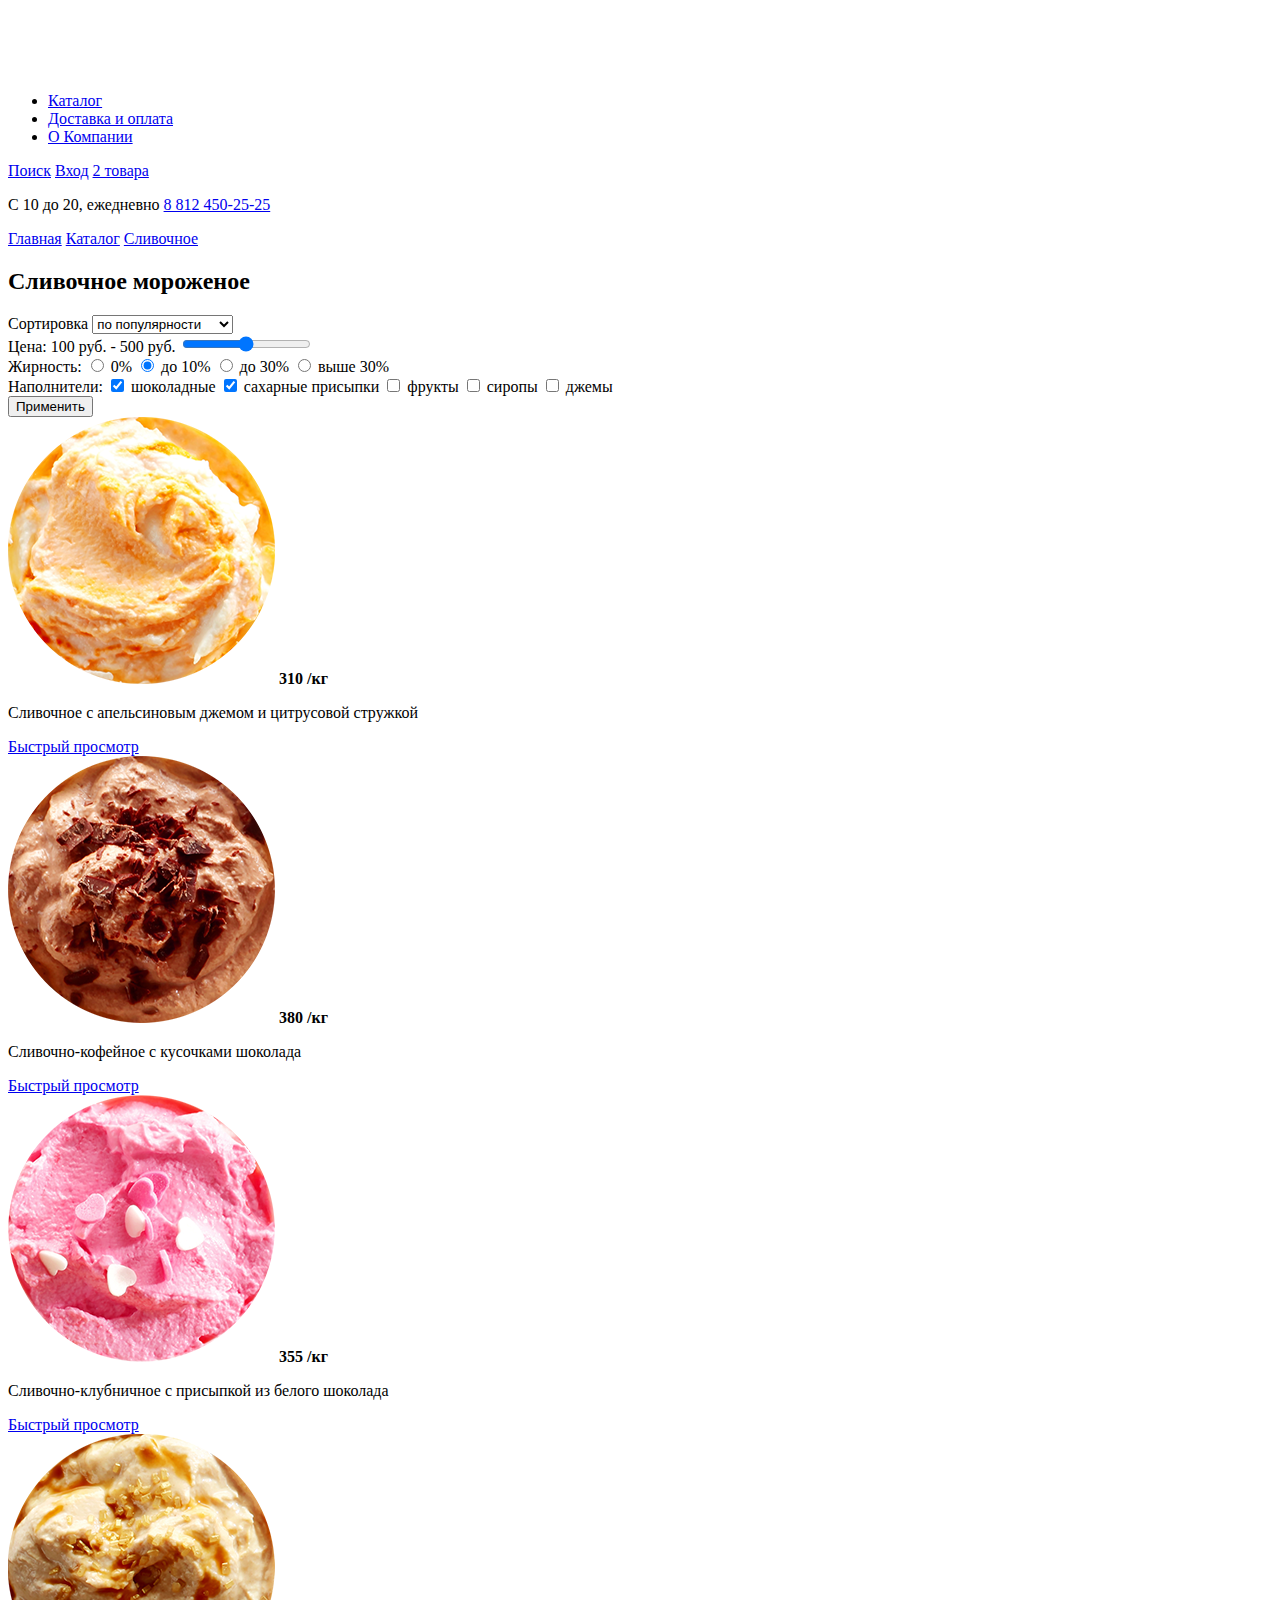
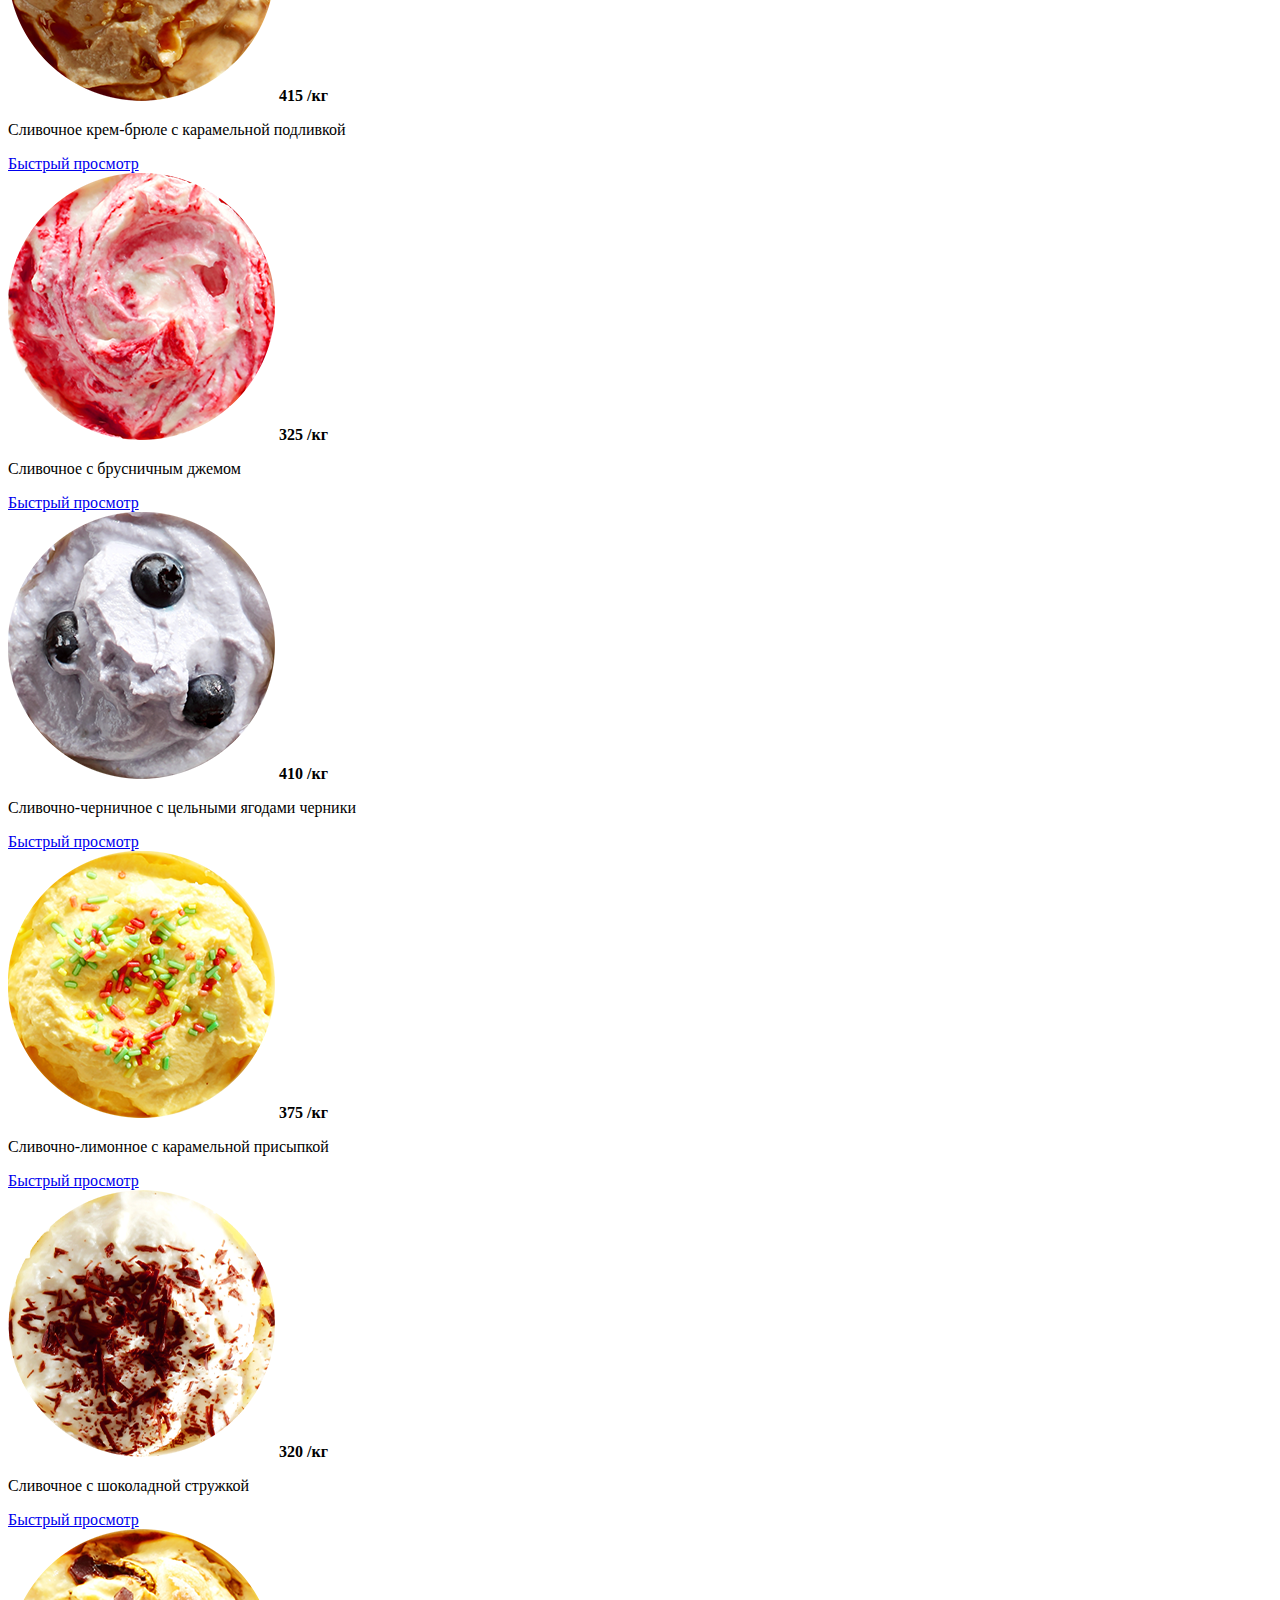
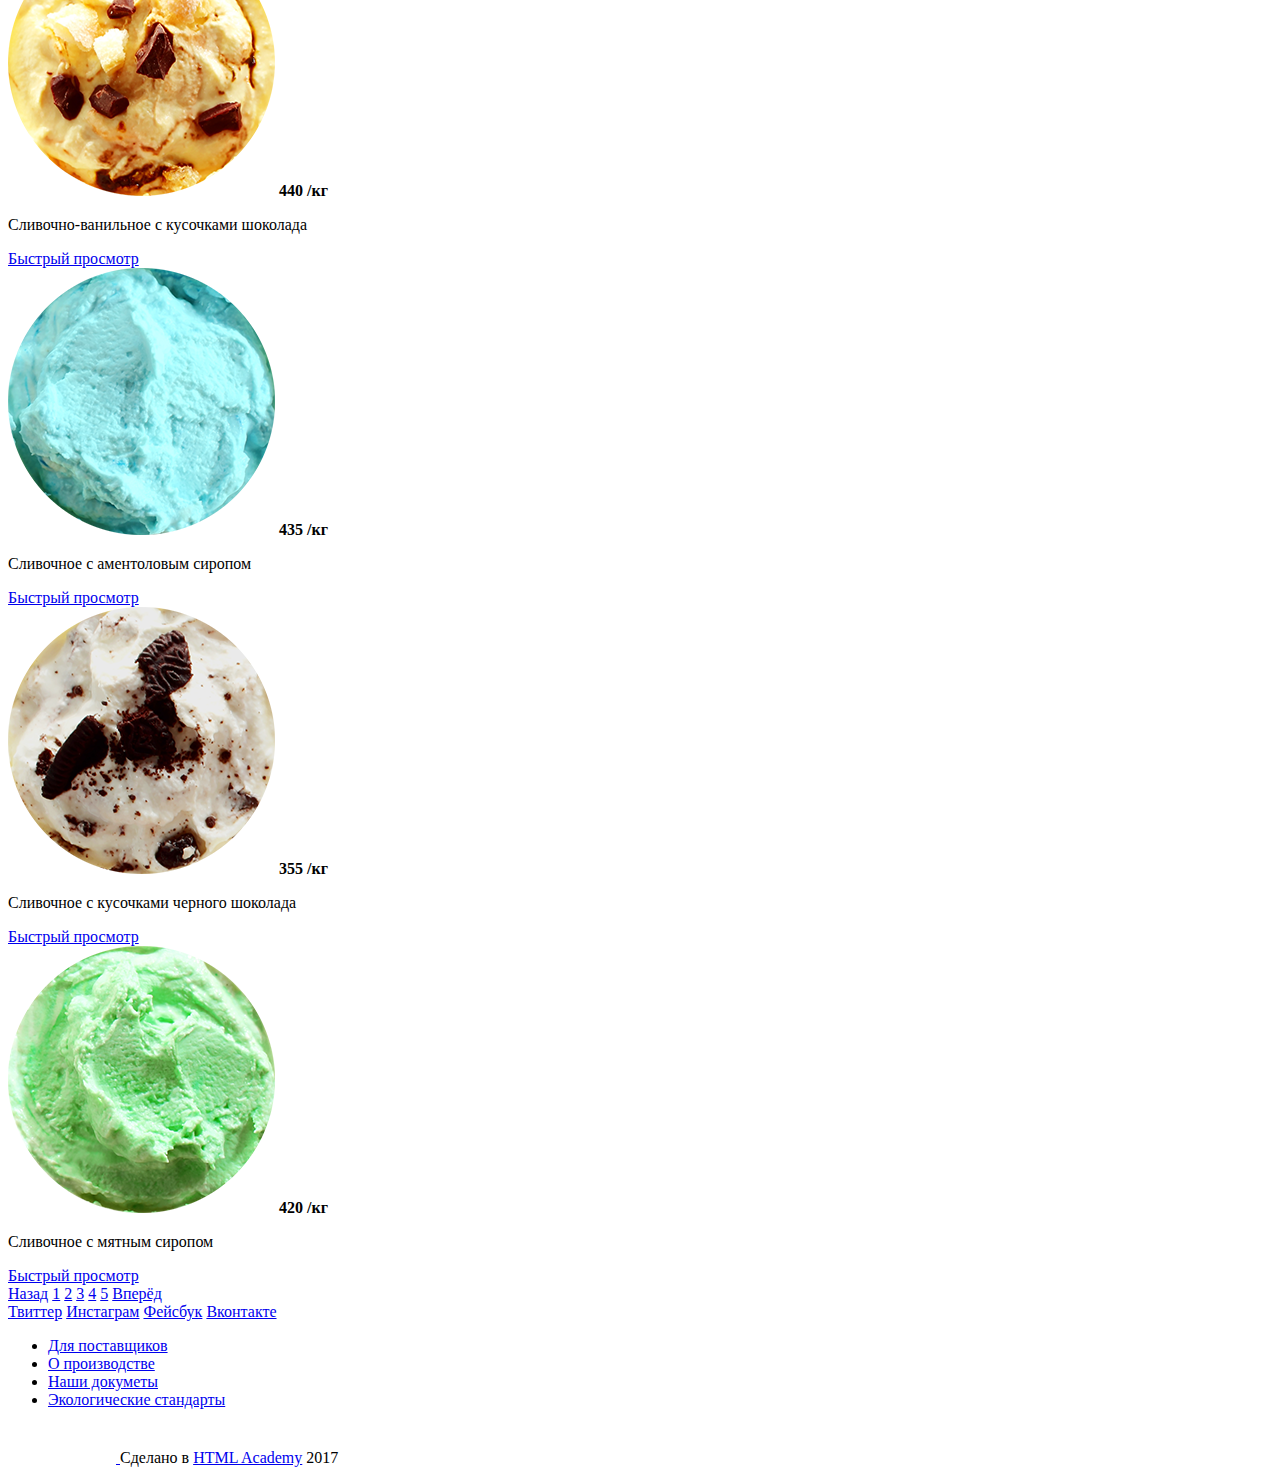
==== catalog.html @ 2c32de3a "Главная страница и каталог" ====
<!DOCTYPE html>
<html lang="ru">
  <head>
    <meta charset="utf-8">
    <title>HTML Academy: Глейси</title>
  </head>
  <body>
    <header class="main-header">
      <div class="container">
        <div class="header-logo">
          <a href="index.html">
            <img src="img/logo.png" width="154" height="64" alt="Gllacy Shop">
          </a>
        </div>
        <nav class="main-navigation">
          <ul>
            <li>
              <a href="#">Каталог</a>
            </li>
            <li>
              <a href="#">Доставка и оплата</a>
            </li>
            <li>
              <a href="#">О Компании</a>
            </li>
           </ul>
        </nav>
        <div class="user-block">
          <a class="search" href="#">Поиск</a>
          <a class="login" href="#">Вход</a>
          <a class="basket" href="#">2 товара</a>
        </div>
        <div class="schedule">
          <p>
            С 10 до 20, ежедневно
            <span>
              <a href="tel:88124502525">8 812 450-25-25</a>
            </span>
          </p>
        </div>
        <div class="breadcrumbs">
          <a href="index.html">Главная</a>
          <a href="#">Каталог</a>
          <a href="#">Сливочное</a>
        </div>
      </div>
    </header>  
    <main class="container">
      <h2>
        Сливочное мороженое
      </h2>
      <form action="https://echo.htmlacademy.ru" method="post" oninput="=">
        <div class="">
          <label for="sorting">Сортировка</label>
          <select name="sorting">
            <option value="popular">по популярности</option>
            <option value="inexpensive">сначала недорогие</option>
            <option value="expensive">сначала дорогие</option>
            <option value="fat">по жирности</option>
          </select>
        </div>
        <div class="">
          <label for="price">Цена: 100 руб. - 500 руб.</label>
          <input type="range" id="price" name="price" min="100" max="500" step="1">
        </div>
        <div class="">
          <label for="fat">Жирность:</label>
          <input type="radio" name="fat" value="0"> 0%
          <input type="radio" name="fat" value="<10" checked> до 10%
          <input type="radio" name="fat" value="<30"> до 30%
          <input type="radio" name="fat" value=">30"> выше 30%
        </div>
        <div class="checkbox-area">
          <span>Наполнители:</span>
          <input type="checkbox" name="сhocolate" checked>
          <label for="сhocolate">шоколадные</label>
          <input type="checkbox" name="sugar" checked>
          <label for="sugar">сахарные присыпки</label>
          <input type="checkbox" name="fruit">  
          <label for="fruit">фрукты</label>
          <input type="checkbox" name="syrup"> 
          <label for="syrup">сиропы</label>
          <input type="checkbox" name="jam"> 
          <label for="jam">джемы</label>  
        </div>
        <div class="buttons">
          <input type="submit" value="Применить">
        </div>
      </form>
      <section class="gallery">
        <div class="product1">
          <img src="img/product1.png" alt="" width="267" height="267">
          <b>310 /кг</b>
          <p>Сливочное с апельсиновым джемом и цитрусовой стружкой</p>
          <a class="btn" href="#">Быстрый просмотр</a>
        </div>
        <div class="product2">
          <img src="img/product2.png" alt="" width="267" height="267">
          <b>380 /кг</b>
          <p>Сливочно-кофейное с кусочками шоколада</p>
          <a class="btn" href="#">Быстрый просмотр</a>
        </div>
        <div class="product3">
          <img src="img/product3.png" alt="" width="267" height="267">
          <b>355 /кг</b>
          <p>Сливочно-клубничное с присыпкой из белого шоколада</p>
          <a class="btn" href="#">Быстрый просмотр</a>
        </div>
        <div class="product4">
          <img src="img/product4.png" alt="" width="267" height="267">
          <b>415 /кг</b>
          <p>Сливочное крем-брюле с карамельной подливкой</p>
          <a class="btn" href="#">Быстрый просмотр</a>
        </div>
        <div class="product5">
          <img src="img/product5.png" alt="" width="267" height="267">
          <b>325 /кг</b>
          <p>Сливочное с брусничным джемом</p>
          <a class="btn" href="#">Быстрый просмотр</a>
        </div>
        <div class="product6">
          <img src="img/product6.png" alt="" width="267" height="267">
          <b>410 /кг</b>
          <p>Сливочно-черничное с цельными ягодами черники</p>
          <a class="btn" href="#">Быстрый просмотр</a>
        </div>
        <div class="product7">
          <img src="img/product7.png" alt="" width="267" height="267">
          <b>375 /кг</b>
          <p>Сливочно-лимонное с карамельной присыпкой</p>
          <a class="btn" href="#">Быстрый просмотр</a>
        </div>
        <div class="product8">
          <img src="img/product8.png" alt="" width="267" height="267">
          <b>320 /кг</b>
          <p>Сливочное с шоколадной стружкой</p>
          <a class="btn" href="#">Быстрый просмотр</a>
        </div>
        <div class="product9">
          <img src="img/product9.png" alt="" width="267" height="267">
          <b>440 /кг</b>
          <p>Сливочно-ванильное с кусочками шоколада</p>
          <a class="btn" href="#">Быстрый просмотр</a>
        </div>
        <div class="product10">
          <img src="img/product10.png" alt="" width="267" height="267">
          <b>435 /кг</b>
          <p>Сливочное с аментоловым сиропом</p>
          <a class="btn" href="#">Быстрый просмотр</a>
        </div>
        <div class="product11">
          <img src="img/product11.png" alt="" width="267" height="267">
          <b>355 /кг</b>
          <p>Сливочное с кусочками черного шоколада</p>
          <a class="btn" href="#">Быстрый просмотр</a>
        </div>
        <div class="product12">
          <img src="img/product12.png" alt="" width="267" height="267">
          <b>420 /кг</b>
          <p>Сливочное с мятным сиропом</p>
          <a class="btn" href="#">Быстрый просмотр</a>
        </div>
      </section>
      <div class="paginator">
        <a class="prev disabled" href="#prev">Назад</a>
        <a class="current" href="#1">1</a>
        <a href="#2">2</a>
        <a href="#3">3</a>
        <a href="#4">4</a>
        <a href="#5">5</a>
        <a class="next" href="#next">Вперёд</a>
      </div>   
    </main>
    <footer class="main-footer">
      <div class="container">
        <div class="footer-social">
          <a class="social-btn social-btn-tw" href="#">Твиттер</a>
          <a class="social-btn social-btn-inst" href="#">Инстаграм</a>
          <a class="social-btn social-btn-fb" href="#">Фейсбук</a>
          <a class="social-btn social-btn-vk" href="#">Вконтакте</a>
        </div>
        <div class="block=links">
          <ul>
            <li><a href="#">Для поставщиков</a></li>
            <li><a href="#">О производстве</a></li>
            <li><a href="#">Наши докуметы</a></li>
            <li><a href="#">Экологические стандарты</a></li>
          </ul>
        </div>   
        <div class="footer-copyright">
          <a class="" href="https://htmlacademy.ru/intensive/htmlcss">
            <img src="img/logo_htmlacademy.png" alt="htmlacademy" width="108" height="38">
          </a>
          Сделано в
          <a class="" href="https://htmlacademy.ru/intensive/htmlcss">HTML Academy</a>
          2017
        </div>
      </div>
    </footer>
  </body>
</html>
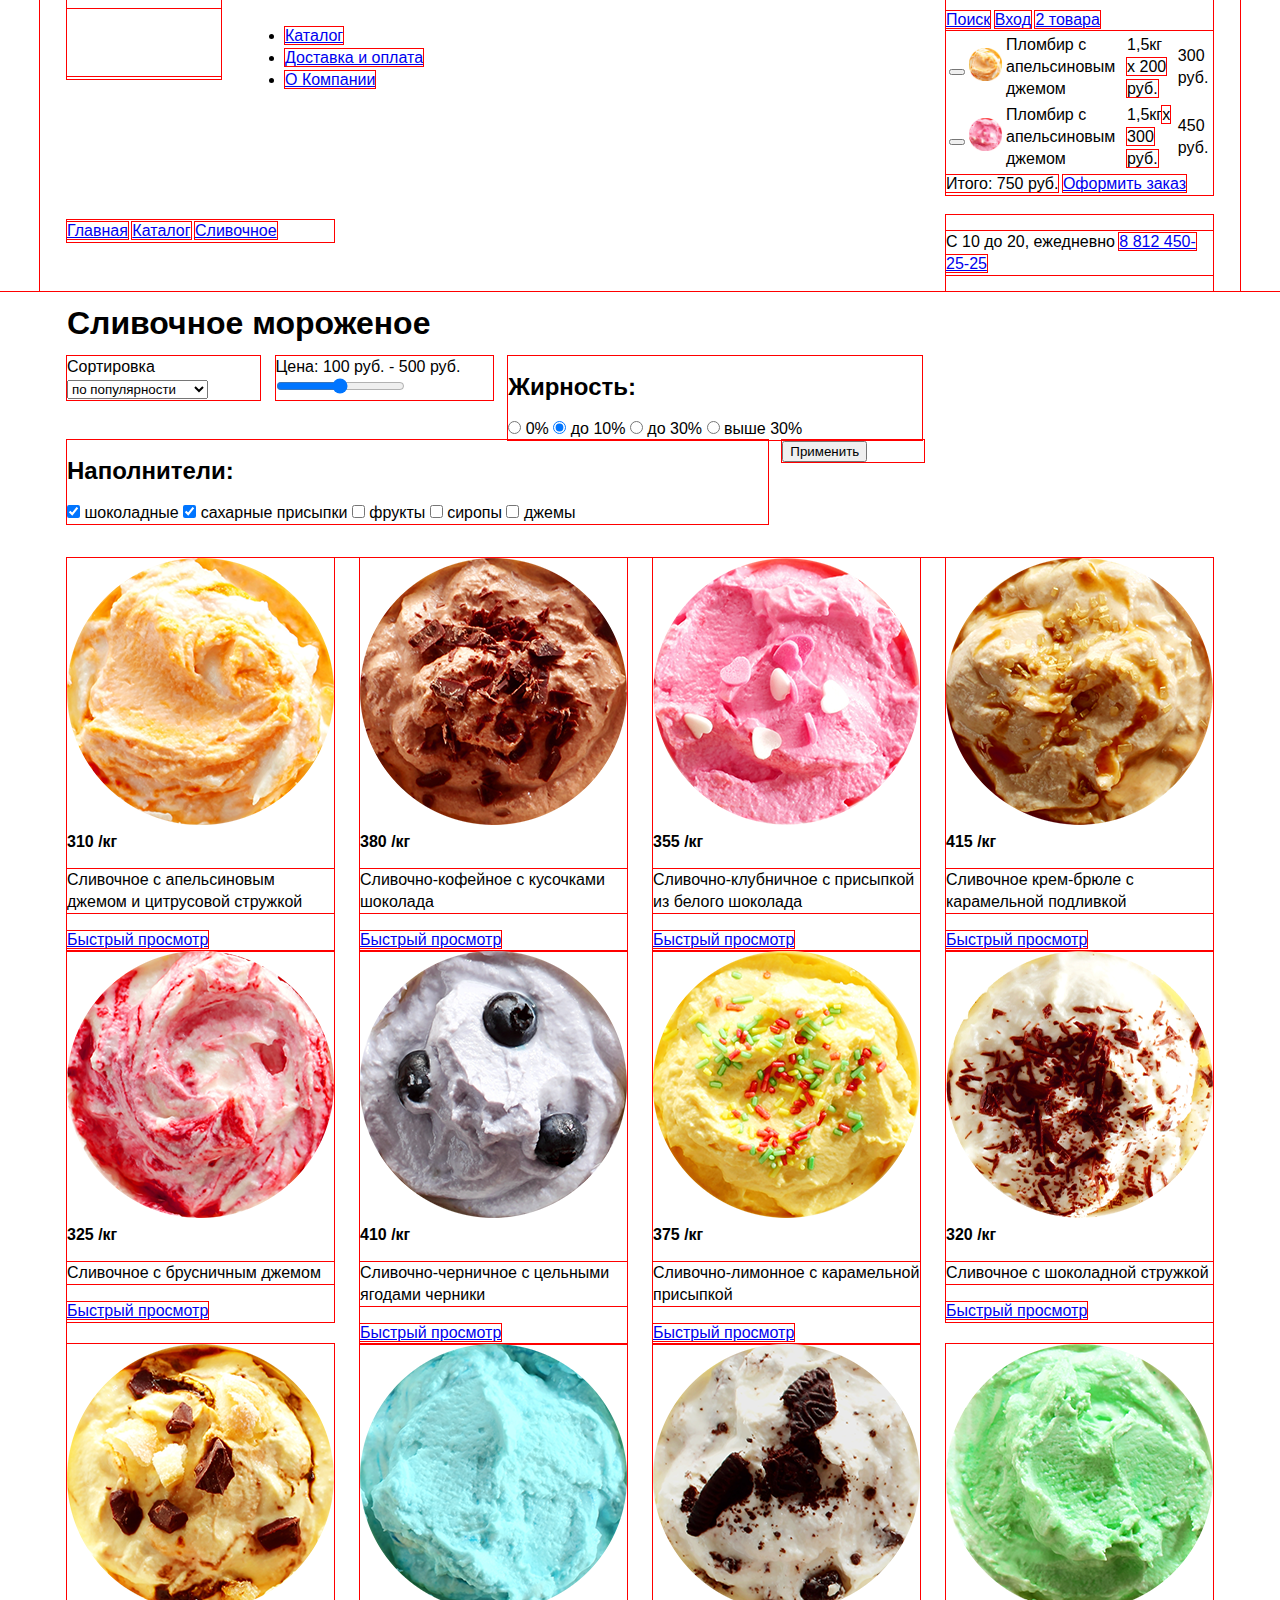
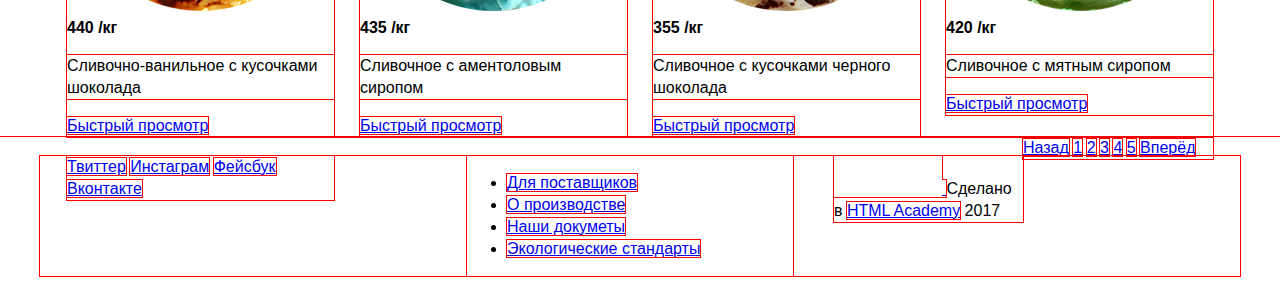
==== commit d16c4d2d: "Сетки" ====
--- a/catalog.html
+++ b/catalog.html
@@ -3,10 +3,13 @@
   <head>
     <meta charset="utf-8">
     <title>HTML Academy: Глейси</title>
+    <link href='https://fonts.googleapis.com/css?family=Roboto:400,500,700,900&subset=latin,cyrillic' rel='stylesheet' type='text/css'>
+    <link rel="stylesheet" href="css/normalize.css">
+    <link rel="stylesheet" href="css/style.css">
   </head>
   <body>
     <header class="main-header">
-      <div class="container">
+      <div class="container clearfix">
         <div class="header-logo">
           <a href="index.html">
             <img src="img/logo.png" width="154" height="64" alt="Gllacy Shop">
@@ -29,28 +32,48 @@
           <a class="search" href="#">Поиск</a>
           <a class="login" href="#">Вход</a>
           <a class="basket" href="#">2 товара</a>
+            <div class="cart">
+              <table class="cart-items">
+                <tr class="item">
+                  <td><button class="item-delete"></button></td>
+                  <td><img src="img/product1.png" width="33" height="33" alt=""></td>
+                  <td>Пломбир с апельсиновым джемом</td>
+                  <td>1,5кг <span class="price">x 200 руб.</span></td>
+                  <td>300 руб.</td>
+                </tr>
+                <tr class="item">
+                  <td><button class="item-delete"></button></td>
+                  <td><img src="img/product3.png" width="33" height="33" alt=""></td>
+                  <td>Пломбир с апельсиновым джемом</td>
+                  <td>1,5кг<span class="price">x 300 руб.</span></td>
+                  <td>450 руб.</td>
+                </tr>
+              </table>
+              <span class="cart-full-cost">Итого: 750 руб.</span>
+              <a class="btn" href="#">Оформить заказ</a>
+            </div>
+        </div>
+        <div class="breadcrumbs">
+          <a href="index.html">Главная</a>
+          <a href="#">Каталог</a>
+          <a href="#">Сливочное</a>
         </div>
         <div class="schedule">
           <p>
             С 10 до 20, ежедневно
             <span>
-              <a href="tel:88124502525">8 812 450-25-25</a>
+              <a href="tel:+78124502525">8 812 450-25-25</a>
             </span>
           </p>
-        </div>
-        <div class="breadcrumbs">
-          <a href="index.html">Главная</a>
-          <a href="#">Каталог</a>
-          <a href="#">Сливочное</a>
         </div>
       </div>
     </header>  
     <main class="container">
-      <h2>
+      <h1>
         Сливочное мороженое
-      </h2>
-      <form action="https://echo.htmlacademy.ru" method="post" oninput="=">
-        <div class="">
+      </h1>
+      <form action="https://echo.htmlacademy.ru" method="post" oninput="=" class="filter clearfix">
+        <div class="sorting-block">
           <label for="sorting">Сортировка</label>
           <select name="sorting">
             <option value="popular">по популярности</option>
@@ -59,127 +82,131 @@
             <option value="fat">по жирности</option>
           </select>
         </div>
-        <div class="">
+        <div class="price-block">
           <label for="price">Цена: 100 руб. - 500 руб.</label>
           <input type="range" id="price" name="price" min="100" max="500" step="1">
         </div>
-        <div class="">
-          <label for="fat">Жирность:</label>
-          <input type="radio" name="fat" value="0"> 0%
-          <input type="radio" name="fat" value="<10" checked> до 10%
-          <input type="radio" name="fat" value="<30"> до 30%
-          <input type="radio" name="fat" value=">30"> выше 30%
+        <div class="fat-block">
+          <h2>Жирность:</h2>
+          <input type="radio" name="fat"  id="fat0" value="0"> 
+          <label for="fat0">0%</label>
+          <input type="radio" name="fat" id="lessthan10" value="<10" checked> 
+          <label for="lessthan10">до 10%</label>
+          <input type="radio" name="fat" id="lessthan30" value="<30"> 
+          <label for="lessthan30">до 30%</label>
+          <input type="radio" name="fat" id="morethan30" value=">30"> 
+          <label for="morethan30">выше 30%</label>
         </div>
         <div class="checkbox-area">
-          <span>Наполнители:</span>
-          <input type="checkbox" name="сhocolate" checked>
+          <h2>Наполнители:</h2>
+          <input type="checkbox" name="сhocolate" id="сhocolate" checked>
           <label for="сhocolate">шоколадные</label>
-          <input type="checkbox" name="sugar" checked>
+          <input type="checkbox" name="sugar" id="sugar" checked>
           <label for="sugar">сахарные присыпки</label>
-          <input type="checkbox" name="fruit">  
+          <input type="checkbox" name="fruit" id="fruit">  
           <label for="fruit">фрукты</label>
-          <input type="checkbox" name="syrup"> 
+          <input type="checkbox" name="syrup" id="syrup"> 
           <label for="syrup">сиропы</label>
-          <input type="checkbox" name="jam"> 
+          <input type="checkbox" name="jam" id="jam"> 
           <label for="jam">джемы</label>  
         </div>
-        <div class="buttons">
+        <div class="buttons buttons-filter">
           <input type="submit" value="Применить">
         </div>
       </form>
-      <section class="gallery">
-        <div class="product1">
+      <section class="gallery clearfix">
+        <article class="gallery-item">
           <img src="img/product1.png" alt="" width="267" height="267">
           <b>310 /кг</b>
           <p>Сливочное с апельсиновым джемом и цитрусовой стружкой</p>
           <a class="btn" href="#">Быстрый просмотр</a>
-        </div>
-        <div class="product2">
+        </article>
+        <article class="gallery-item">
           <img src="img/product2.png" alt="" width="267" height="267">
           <b>380 /кг</b>
           <p>Сливочно-кофейное с кусочками шоколада</p>
           <a class="btn" href="#">Быстрый просмотр</a>
-        </div>
-        <div class="product3">
+        </article>
+        <article class="gallery-item">
           <img src="img/product3.png" alt="" width="267" height="267">
           <b>355 /кг</b>
           <p>Сливочно-клубничное с присыпкой из белого шоколада</p>
           <a class="btn" href="#">Быстрый просмотр</a>
-        </div>
-        <div class="product4">
+        </article>
+        <article class="gallery-item">
           <img src="img/product4.png" alt="" width="267" height="267">
           <b>415 /кг</b>
           <p>Сливочное крем-брюле с карамельной подливкой</p>
           <a class="btn" href="#">Быстрый просмотр</a>
-        </div>
-        <div class="product5">
+        </article>
+        <article class="gallery-item">
           <img src="img/product5.png" alt="" width="267" height="267">
           <b>325 /кг</b>
           <p>Сливочное с брусничным джемом</p>
           <a class="btn" href="#">Быстрый просмотр</a>
-        </div>
-        <div class="product6">
+        </article>
+        <article class="gallery-item">
           <img src="img/product6.png" alt="" width="267" height="267">
           <b>410 /кг</b>
           <p>Сливочно-черничное с цельными ягодами черники</p>
           <a class="btn" href="#">Быстрый просмотр</a>
-        </div>
-        <div class="product7">
+        </article>
+        <article class="gallery-item">
           <img src="img/product7.png" alt="" width="267" height="267">
           <b>375 /кг</b>
           <p>Сливочно-лимонное с карамельной присыпкой</p>
           <a class="btn" href="#">Быстрый просмотр</a>
-        </div>
-        <div class="product8">
+        </article>
+        <article class="gallery-item">
           <img src="img/product8.png" alt="" width="267" height="267">
           <b>320 /кг</b>
           <p>Сливочное с шоколадной стружкой</p>
           <a class="btn" href="#">Быстрый просмотр</a>
-        </div>
-        <div class="product9">
+        </article>
+        <article class="gallery-item">
           <img src="img/product9.png" alt="" width="267" height="267">
           <b>440 /кг</b>
           <p>Сливочно-ванильное с кусочками шоколада</p>
           <a class="btn" href="#">Быстрый просмотр</a>
-        </div>
-        <div class="product10">
+        </article>
+        <article class="gallery-item">
           <img src="img/product10.png" alt="" width="267" height="267">
           <b>435 /кг</b>
           <p>Сливочное с аментоловым сиропом</p>
           <a class="btn" href="#">Быстрый просмотр</a>
-        </div>
-        <div class="product11">
+        </article>
+        <article class="gallery-item">
           <img src="img/product11.png" alt="" width="267" height="267">
           <b>355 /кг</b>
           <p>Сливочное с кусочками черного шоколада</p>
           <a class="btn" href="#">Быстрый просмотр</a>
-        </div>
-        <div class="product12">
+        </article>
+        <article class="gallery-item">
           <img src="img/product12.png" alt="" width="267" height="267">
           <b>420 /кг</b>
           <p>Сливочное с мятным сиропом</p>
           <a class="btn" href="#">Быстрый просмотр</a>
-        </div>
+        </article>
       </section>
-      <div class="paginator">
+      <div class="paginator clearfix">
         <a class="prev disabled" href="#prev">Назад</a>
-        <a class="current" href="#1">1</a>
-        <a href="#2">2</a>
-        <a href="#3">3</a>
-        <a href="#4">4</a>
-        <a href="#5">5</a>
+        <a class="current" href="#">1</a>
+        <a href="#">2</a>
+        <a href="#">3</a>
+        <a href="#">4</a>
+        <a href="#">5</a>
         <a class="next" href="#next">Вперёд</a>
       </div>   
     </main>
     <footer class="main-footer">
-      <div class="container">
+      <div class="container clearfix">
         <div class="footer-social">
           <a class="social-btn social-btn-tw" href="#">Твиттер</a>
           <a class="social-btn social-btn-inst" href="#">Инстаграм</a>
           <a class="social-btn social-btn-fb" href="#">Фейсбук</a>
           <a class="social-btn social-btn-vk" href="#">Вконтакте</a>
         </div>
-        <div class="block=links">
+        <div class="footer-links">
           <ul>
             <li><a href="#">Для поставщиков</a></li>
             <li><a href="#">О производстве</a></li>
--- a/css/style.css
+++ b/css/style.css
@@ -0,0 +1,212 @@
+html,
+body {
+  min-width: 1200px;
+  margin: 0;
+  padding: 0;
+  font-size: 16px;
+  line-height: 22px;
+  font-family: "Arial", sans-serif;
+}
+
+.container {
+  width: 1146px;
+  margin: 0 auto;
+  padding: 0 27px;
+}
+
+.clearfix::after {
+  content: "";
+  display: table;
+  clear: both;
+}
+.header-logo,
+.main-navigation,
+.user-block {
+  padding-top: 9px;
+}
+
+.header-logo {
+  float: left;
+  width: 154px;
+}
+
+.main-navigation {
+  float: left;
+  margin-left: 24px;
+  width: 349px;
+}
+
+.user-block {
+  float: right;
+  width: 267px;
+  margin-left: 352px;
+}
+
+.breadcrumbs {
+  float: left;
+  width: 267px;
+  margin-top: 25px;
+  margin-right: 612px;
+}
+
+.schedule {
+  float: right;
+  width: 267px;
+  margin-top: 20px;
+}
+
+.filter {
+  margin-bottom: 34px;
+}
+
+.sorting-block{
+  float: left;
+  width: 16.8%;
+  margin-right: 16px;
+}
+
+.price-block {
+  float: left;
+  width: 19%;
+  margin-right: 15px;
+}
+
+.fat-block {
+  float: left;
+  width: 36.1%;
+}
+
+.checkbox-area {
+  float: left;
+  width: 61.2%;
+  margin-right: 14px;
+}
+
+.buttons-filter {
+  float: left;
+  width: 12.4%;
+}
+
+.slider {
+  margin-bottom: 23px;
+}
+
+.promo {
+  margin-bottom: 40px;
+}
+
+.promo-left {
+  float: left;
+  width: 560px;
+  min-height: 229px;
+}
+
+.promo-right {
+  float: right;
+  width: 560px;
+  min-height: 229px;
+}
+
+.popular-gallery {
+  padding-bottom: 40px;
+}
+
+.gallery {
+  margin-bottom: 0px;
+}
+
+.gallery-item {
+  float: left;
+  width: 267px;
+  margin-right: 26px;
+}
+
+.gallery-item:nth-child(4n) {
+  margin-right: 0;
+}
+
+.features {
+  margin-bottom: 40px;
+  padding: 27px 21px;
+}
+
+.features li{
+  float: left;
+  width: 476px;
+}
+
+.technology {
+  
+}
+
+.producer {
+  margin-left: 83px;
+}
+
+.ingredients {
+  
+}
+
+.transportation {
+  margin-left: 83px;
+}
+
+.block-subscribe {
+  margin-bottom: 40px;  
+}
+
+.block-subscribe-left {
+  float: left;
+  width: 560px;
+  min-height: 220px;
+  background-image: url("");
+}
+
+.block-subscribe-right {
+  float: right;
+  width: 560px;
+  min-height: 220px;
+}
+
+.address-block {
+  float: right;
+  width: 303px;
+  min-height: 305px;
+}
+
+.main-footer {
+  padding-top: 19px;
+  padding-bottom: 25px;
+}
+
+.footer-social {
+  float: left;
+  width: 267px;
+  margin-right: 133px;
+}
+
+.footer-links {
+  float: left;
+  width: 326px;
+}
+
+.footer-copyright {
+  float: right;
+  width: 189px;
+}
+
+.paginator {
+  float: right;
+  width: 190px;
+}
+
+div, 
+article, 
+header, 
+footer, 
+section, 
+a, 
+p, 
+span {
+  outline: 1px solid red;
+}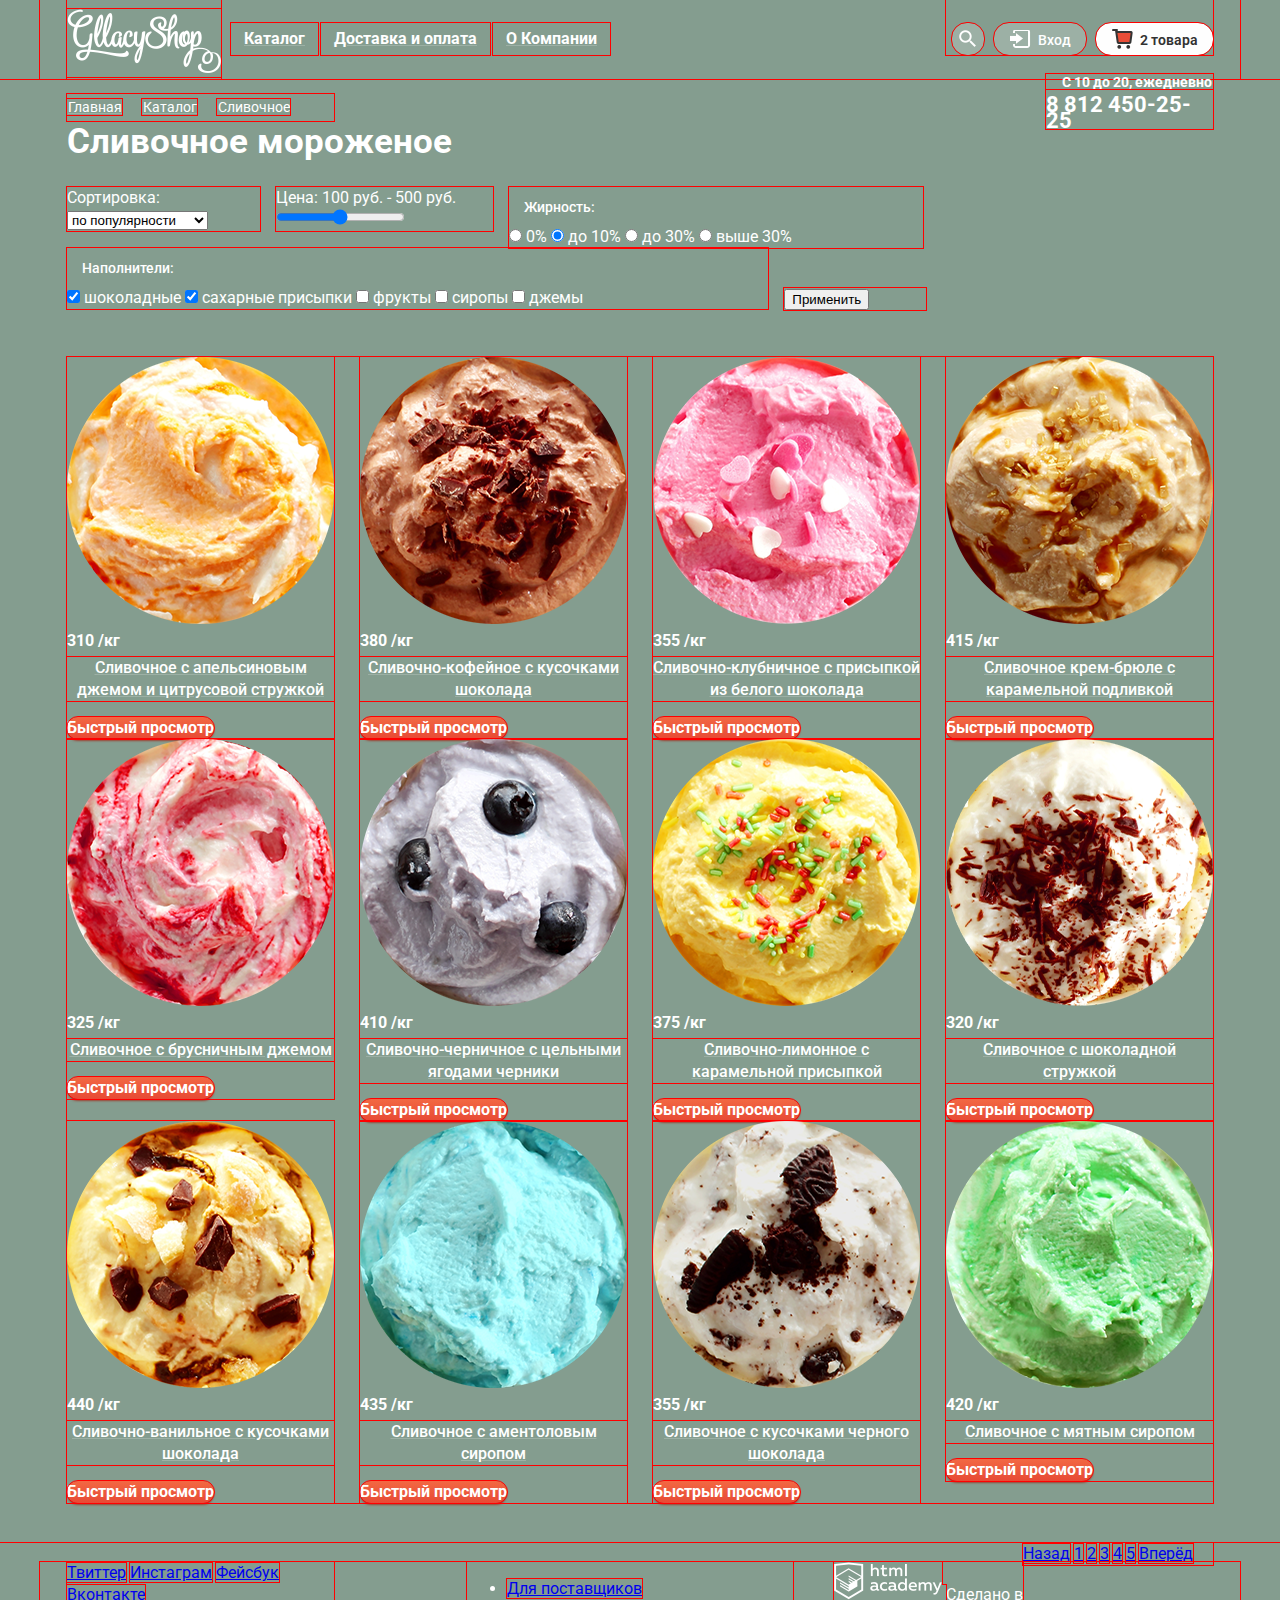
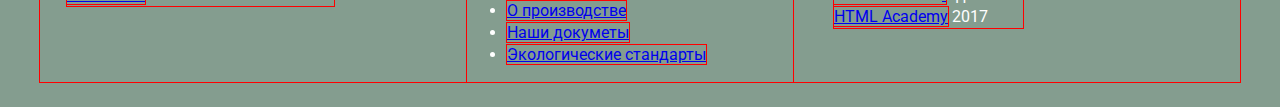
==== commit 3106631c: "Сетка" ====
--- a/catalog.html
+++ b/catalog.html
@@ -3,7 +3,7 @@
   <head>
     <meta charset="utf-8">
     <title>HTML Academy: Глейси</title>
-    <link href='https://fonts.googleapis.com/css?family=Roboto:400,500,700,900&subset=latin,cyrillic' rel='stylesheet' type='text/css'>
+    <link href="https://fonts.googleapis.com/css?family=Roboto:400,500,700.." rel="stylesheet" type="text/css">
     <link rel="stylesheet" href="css/normalize.css">
     <link rel="stylesheet" href="css/style.css">
   </head>
@@ -29,9 +29,10 @@
            </ul>
         </nav>
         <div class="user-block">
-          <a class="search" href="#">Поиск</a>
+          <a class="search" href="#"></a>
           <a class="login" href="#">Вход</a>
-          <a class="basket" href="#">2 товара</a>
+          <a class="basket basket-catalog" href="#">2 товара</a>
+<!--
             <div class="cart">
               <table class="cart-items">
                 <tr class="item">
@@ -52,29 +53,29 @@
               <span class="cart-full-cost">Итого: 750 руб.</span>
               <a class="btn" href="#">Оформить заказ</a>
             </div>
-        </div>
-        <div class="breadcrumbs">
-          <a href="index.html">Главная</a>
-          <a href="#">Каталог</a>
-          <a href="#">Сливочное</a>
-        </div>
+-->
+        </div>
+        
         <div class="schedule">
           <p>
             С 10 до 20, ежедневно
-            <span>
-              <a href="tel:+78124502525">8 812 450-25-25</a>
-            </span>
+            <a href="tel:+78124502525">8 812 450-25-25</a>
           </p>
         </div>
       </div>
     </header>  
     <main class="container">
-      <h1>
+      <div class="breadcrumbs">
+        <a href="index.html">Главная</a>
+        <a href="#">Каталог</a>
+        <a href="#">Сливочное</a>
+      </div>
+      <h1 class="page-title">
         Сливочное мороженое
       </h1>
       <form action="https://echo.htmlacademy.ru" method="post" oninput="=" class="filter clearfix">
         <div class="sorting-block">
-          <label for="sorting">Сортировка</label>
+          <label for="sorting">Сортировка:</label>
           <select name="sorting">
             <option value="popular">по популярности</option>
             <option value="inexpensive">сначала недорогие</option>
--- a/css/style.css
+++ b/css/style.css
@@ -1,17 +1,21 @@
-html,
 body {
   min-width: 1200px;
   margin: 0;
   padding: 0;
   font-size: 16px;
   line-height: 22px;
-  font-family: "Arial", sans-serif;
+  font-family: "Roboto", "Arial", sans-serif;
+  color: white;
+  
+  background: #849d8f no-repeat 50% 0px;
+  background-size: 1200px auto;
 }
 
 .container {
   width: 1146px;
   margin: 0 auto;
   padding: 0 27px;
+  position: relative;
 }
 
 .clearfix::after {
@@ -19,56 +23,224 @@
   display: table;
   clear: both;
 }
-.header-logo,
-.main-navigation,
-.user-block {
+
+.header-logo {
+  float: left;
+  width: 154px;
   padding-top: 9px;
 }
 
-.header-logo {
-  float: left;
-  width: 154px;
-}
-
 .main-navigation {
   float: left;
-  margin-left: 24px;
-  width: 349px;
+  margin-left: 10px;
+  width: 689px;
+  padding-top: 23px;
+}
+
+.main-navigation ul {
+  margin: 0;
+  padding: 0;
+  list-style: none;
+  font-size: 0;
+}
+
+.main-navigation li {
+  display: inline-block;
+  font-size: 16px;
+  line-height: 22px;
+  font-weight: bold;
+  vertical-align: middle;
+  margin-right: 3px;
+  
+}
+
+.main-navigation a {
+  display: block;
+  padding: 5px 13px;
+  color: #ffffff;
+  text-decoration: underline;
+  text-decoration-color: rgba(255, 255, 255, 0.20);
+}
+
+.main-navigation a:hover {
+  background: #ffffff;
+  border-radius: 15px;
+  color: #323232;
 }
 
 .user-block {
   float: right;
   width: 267px;
-  margin-left: 352px;
+  margin-left: 26px;
+  padding-top: 23px;
+  font-size: 0px; 
+}
+
+.user-block a {
+  display: inline-block;
+  font-size: 14px;
+  line-height: 16px;
+  font-weight: 500;
+  text-decoration: none;
+  background-color: rgba(255, 255, 255, 0.20);
+  border-radius: 15px;
+  color: #ffffff;
+  margin-right: 10px;
+  vertical-align: top;
+  height: 23px;
+  padding-top: 9px;
+}
+
+.user-block a:last-child {
+  margin-right: 0px;
+}
+
+.user-block a:first-child {
+  margin-left: 6px;
+}
+
+.search {
+  width: 32px;
+  position: relative;
+}
+
+.search::before {
+  content: "";
+  position: absolute;
+  top: 7px;
+  left: 7px;
+  width: 32px;
+  height: 23px;
+  background: url("../img/spritesheet.png") no-repeat;
+  background-position: -5px -794px;
+}
+
+.login {
+  width: 48px;
+  padding-left: 44px;
+  position: relative;
+}
+
+.login::before {
+  content: "";
+  position: absolute;
+  top: 7px;
+  left: 6px;
+  width: 32px;
+  height: 23px;
+  background: url("../img/spritesheet.png") no-repeat;
+  background-position: 5px -155px;  
+} 
+
+.basket {
+  width: 73px;
+  padding-left: 44px;
+  position: relative;
+}
+
+.basket::before {
+  content: "";
+  position: absolute;
+  top: 6px;
+  left: 6px;
+  width: 32px;
+  height: 23px;
+  background: url("../img/spritesheet.png") no-repeat;
+  background-position: 5px -5px;
+}
+
+a.basket-catalog {
+  color: #323232;
+  background-color: rgba(255, 255, 255, 0.99);
+  font-weight: 600;
+}
+
+.basket-catalog::before {
+  content: "";
+  position: absolute;
+  top: 6px;
+  left: 6px;
+  width: 32px;
+  height: 23px;
+  background: url("../img/spritesheet.png") no-repeat;
+  background-position: 5px -35px;
+}
+
+.schedule {
+  position: absolute;
+  width: 167px;
+  right: 27px;
+  top: 74px;
+}
+
+.schedule p {
+  font-size: 14px;
+  line-height: 16px;
+  font-weight: bold;
+  margin: 0;
+  text-indent: 16px;
+  
+}
+
+.schedule a {
+  display: block;
+  color: #ffffff;
+  text-decoration: none;
+  font-size: 22px;
+  font-weight: 24px;
+  text-indent: 0px;
+  padding-top: 7px; 
 }
 
 .breadcrumbs {
-  float: left;
+  display: inline-block;
   width: 267px;
-  margin-top: 25px;
-  margin-right: 612px;
-}
-
-.schedule {
-  float: right;
-  width: 267px;
-  margin-top: 20px;
+  margin-top: 15px;
+  font-size: 0px;
+  padding-top: 5px;
+}
+
+.breadcrumbs a{
+  margin-right: 20px;
+  font-size: 14px;
+  line-height: 16px;
+  vertical-align: top;
+  padding-left: 1px;
+  color: #ffffff;
+  text-decoration-color: rgba(255, 255, 255, 0.20);
+}
+
+.breadcrumbs a:last-child {
+  text-decoration: none;
+}
+
+.page-title {
+  display: block;
+  margin: 0;
+  margin-bottom: 25px;
+  font-size: 35px;
+  line-height: 41px;
+  font-weight: bold;
 }
 
 .filter {
-  margin-bottom: 34px;
-}
-
-.sorting-block{
+  margin-bottom: 47px;
+}
+
+.sorting-block {
   float: left;
   width: 16.8%;
   margin-right: 16px;
 }
 
+.sorting-block label {
+  
+}
+
 .price-block {
   float: left;
   width: 19%;
-  margin-right: 15px;
+  margin-right: 16px;
 }
 
 .fat-block {
@@ -76,15 +248,25 @@
   width: 36.1%;
 }
 
+.fat-block h2,
+.checkbox-area h2 {
+  padding: 0px;
+  font-size: 14px;
+  line-height: 16px;
+  font-weight: 500;
+  text-indent: 15px;
+}
+
 .checkbox-area {
   float: left;
   width: 61.2%;
-  margin-right: 14px;
+  margin-right: 16px;
 }
 
 .buttons-filter {
   float: left;
   width: 12.4%;
+  margin-top: 40px;
 }
 
 .slider {
@@ -99,30 +281,48 @@
   float: left;
   width: 560px;
   min-height: 229px;
+  background: url("../img/raspberries.jpg");
+  border-radius: 15px;
 }
 
 .promo-right {
   float: right;
   width: 560px;
   min-height: 229px;
+  background: url("../img/chocolate.jpg");
+  border-radius: 15px;
 }
 
 .popular-gallery {
-  padding-bottom: 40px;
+  margin-bottom: 40px;
+  font-size: 0px;
 }
 
 .gallery {
-  margin-bottom: 0px;
+  margin-bottom: 40px;
+  font-size: 0px;
 }
 
 .gallery-item {
-  float: left;
+  display: inline-block;
+  vertical-align: top;
   width: 267px;
   margin-right: 26px;
+  font-size: 16px;
+  font-weight: 500;
+  line-height: 22px;
+  color: #ffffff;
 }
 
 .gallery-item:nth-child(4n) {
   margin-right: 0;
+}
+
+.gallery-item p {
+  text-decoration: underline;
+  text-decoration-color: rgba(255, 255, 255, 0.20);
+  text-align: center;
+  margin-top: 5px;
 }
 
 .features {
@@ -159,7 +359,8 @@
   float: left;
   width: 560px;
   min-height: 220px;
-  background-image: url("");
+  background-image: url("../img/strawberry.jpg");
+  border-radius: 15px;
 }
 
 .block-subscribe-right {
@@ -168,21 +369,56 @@
   min-height: 220px;
 }
 
+.location {
+  position: relative;
+}
+
 .address-block {
-  float: right;
+  position: absolute;
+  top: 62px;
+  right: 87px;
+  background-color: #ffffff;
+  color: #323232;
+  opacity: 0.98%;
+  border-radius: 15px;
   width: 303px;
-  min-height: 305px;
+  height: 305px;
+}
+
+.address-block p {
+  margin: 0;
+  font-size: 14px;
+  line-height: 20px;
+  padding-left: 25px;
+  padding-top: 28px;
+}
+
+.address-block span {
+  display: block;
+  font-weight: bold;
+  font-size: 18px;
+  line-height: 24px;
+}
+
+.address-block a {
+  text-decoration: none;
+  color: #323232;
+  
 }
 
 .main-footer {
+  margin-top: 20px;
   padding-top: 19px;
   padding-bottom: 25px;
+  color: #ffffff;  
 }
 
 .footer-social {
   float: left;
   width: 267px;
   margin-right: 133px;
+  
+  text-align: left;
 }
 
 .footer-links {
@@ -198,6 +434,34 @@
 .paginator {
   float: right;
   width: 190px;
+}
+
+.btn {
+    display: inline-block;
+    color: #fff;
+    font-weight: bold;
+    text-decoration: none;
+    background: #f26843;
+    background: linear-gradient(to bottom, #f26843 0%, #e74a35 100%);
+    box-shadow: 0 2px 2px rgba(172, 16, 0, 0.64);
+    border-radius: 50px;
+    
+}
+
+.btn:hover {
+    background: #f58669;
+    background: linear-gradient(to bottom, #f58669 0%, #ec6f5e 100%);
+    box-shadow: 0 1px 2px rgba(172, 16, 0, 1);
+}
+
+.btn:active {
+    background: #d74531;
+    background: linear-gradient(to bottom, #d74531 0%, #e1613e 100%);
+    box-shadow: inset 0 2px 2px rgba(148, 39, 24, 1);
+}
+
+.btn:visited {
+    color: #ffffff;
 }
 
 div, 
@@ -209,4 +473,4 @@
 p, 
 span {
   outline: 1px solid red;
-}+}
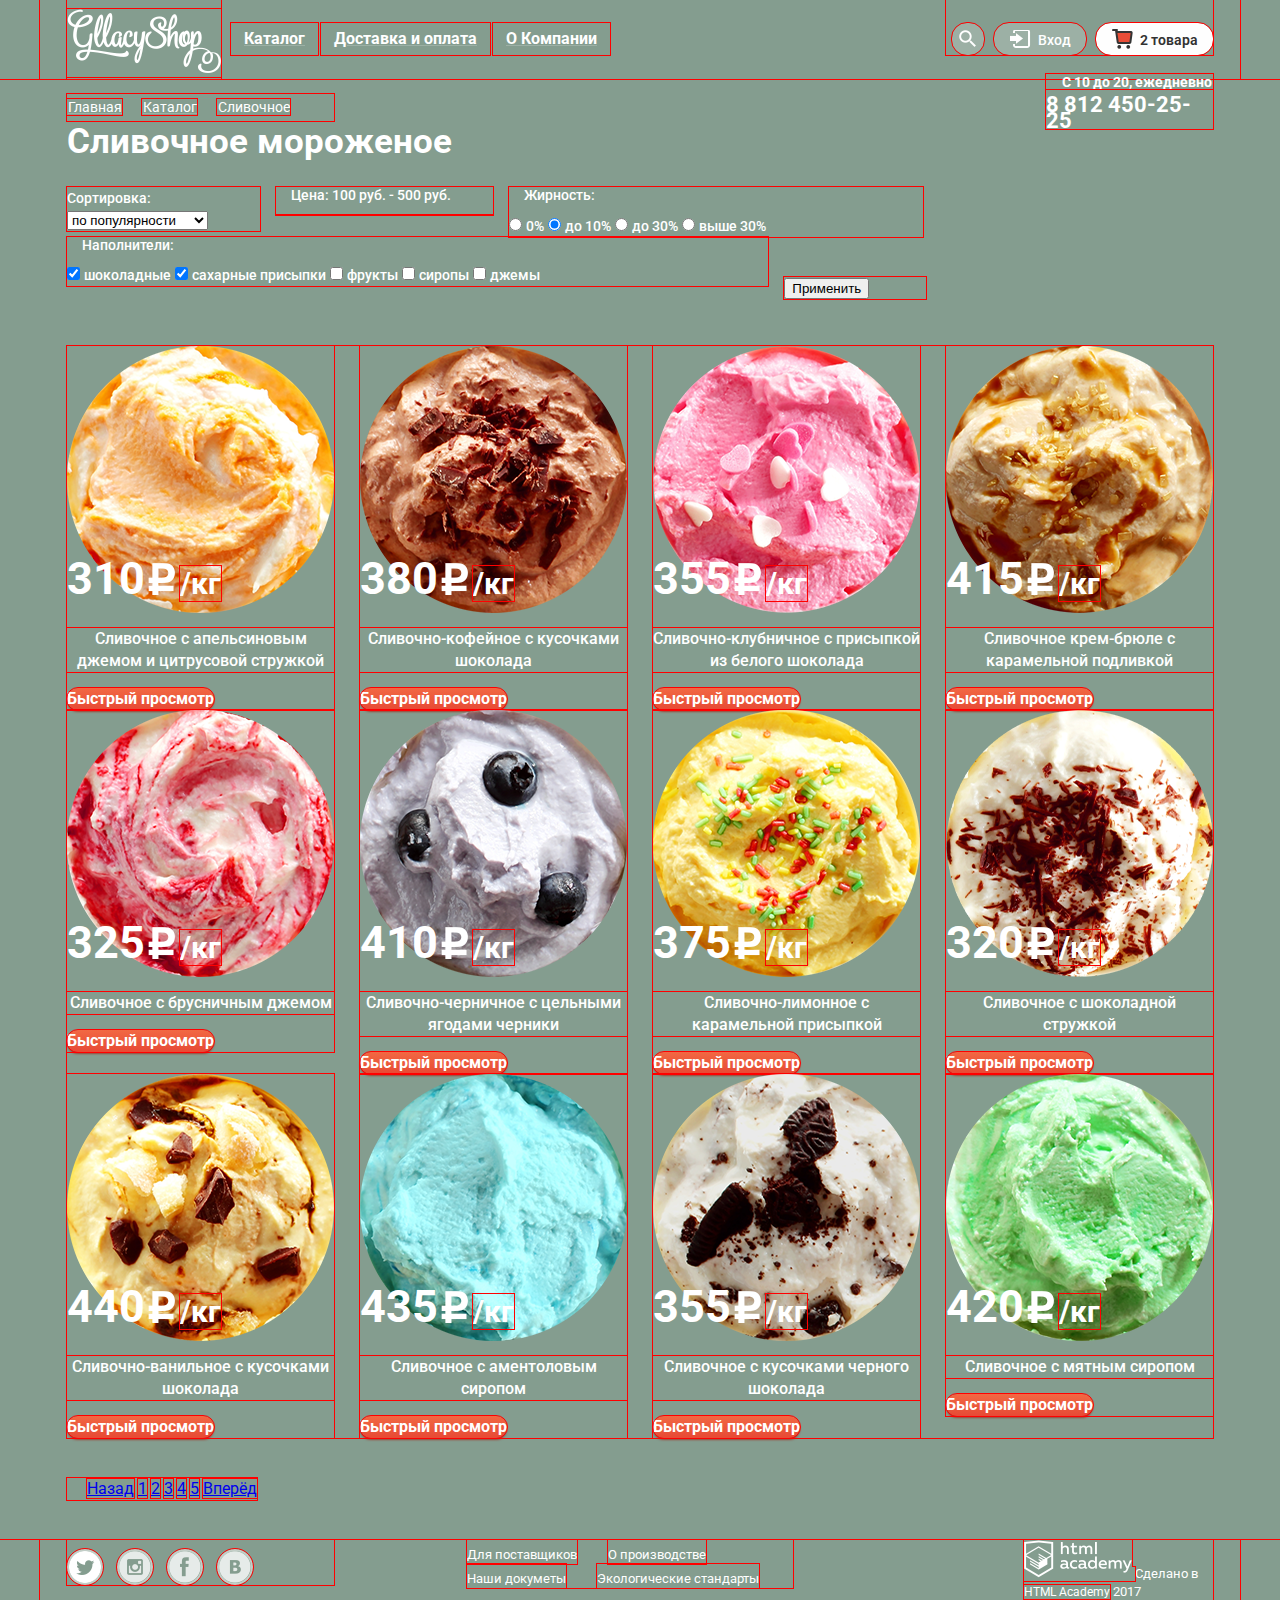
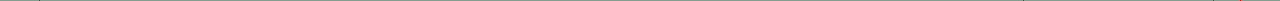
==== commit d159ebcb: "Оформление" ====
--- a/catalog.html
+++ b/catalog.html
@@ -73,7 +73,7 @@
       <h1 class="page-title">
         Сливочное мороженое
       </h1>
-      <form action="https://echo.htmlacademy.ru" method="post" oninput="=" class="filter clearfix">
+      <form action="https://echo.htmlacademy.ru" method="post"  class="filter clearfix">
         <div class="sorting-block">
           <label for="sorting">Сортировка:</label>
           <select name="sorting">
@@ -84,8 +84,9 @@
           </select>
         </div>
         <div class="price-block">
-          <label for="price">Цена: 100 руб. - 500 руб.</label>
-          <input type="range" id="price" name="price" min="100" max="500" step="1">
+          <h2>Цена: 100 руб. - 500 руб.</h2>
+          <div class="price1"></div>
+          <div class="price2"></div>
         </div>
         <div class="fat-block">
           <h2>Жирность:</h2>
@@ -118,73 +119,73 @@
       <section class="gallery clearfix">
         <article class="gallery-item">
           <img src="img/product1.png" alt="" width="267" height="267">
-          <b>310 /кг</b>
+          <b>310 <span>/кг</span></b>
           <p>Сливочное с апельсиновым джемом и цитрусовой стружкой</p>
           <a class="btn" href="#">Быстрый просмотр</a>
         </article>
         <article class="gallery-item">
           <img src="img/product2.png" alt="" width="267" height="267">
-          <b>380 /кг</b>
+          <b>380 <span>/кг</span></b>
           <p>Сливочно-кофейное с кусочками шоколада</p>
           <a class="btn" href="#">Быстрый просмотр</a>
         </article>
         <article class="gallery-item">
           <img src="img/product3.png" alt="" width="267" height="267">
-          <b>355 /кг</b>
+          <b>355 <span>/кг</span></b>
           <p>Сливочно-клубничное с присыпкой из белого шоколада</p>
           <a class="btn" href="#">Быстрый просмотр</a>
         </article>
         <article class="gallery-item">
           <img src="img/product4.png" alt="" width="267" height="267">
-          <b>415 /кг</b>
+          <b>415 <span>/кг</span></b>
           <p>Сливочное крем-брюле с карамельной подливкой</p>
           <a class="btn" href="#">Быстрый просмотр</a>
         </article>
         <article class="gallery-item">
           <img src="img/product5.png" alt="" width="267" height="267">
-          <b>325 /кг</b>
+          <b>325 <span>/кг</span></b>
           <p>Сливочное с брусничным джемом</p>
           <a class="btn" href="#">Быстрый просмотр</a>
         </article>
         <article class="gallery-item">
           <img src="img/product6.png" alt="" width="267" height="267">
-          <b>410 /кг</b>
+          <b>410 <span>/кг</span></b>
           <p>Сливочно-черничное с цельными ягодами черники</p>
           <a class="btn" href="#">Быстрый просмотр</a>
         </article>
         <article class="gallery-item">
           <img src="img/product7.png" alt="" width="267" height="267">
-          <b>375 /кг</b>
+          <b>375 <span>/кг</span></b>
           <p>Сливочно-лимонное с карамельной присыпкой</p>
           <a class="btn" href="#">Быстрый просмотр</a>
         </article>
         <article class="gallery-item">
           <img src="img/product8.png" alt="" width="267" height="267">
-          <b>320 /кг</b>
+          <b>320 <span>/кг</span></b>
           <p>Сливочное с шоколадной стружкой</p>
           <a class="btn" href="#">Быстрый просмотр</a>
         </article>
         <article class="gallery-item">
           <img src="img/product9.png" alt="" width="267" height="267">
-          <b>440 /кг</b>
+          <b>440 <span>/кг</span></b>
           <p>Сливочно-ванильное с кусочками шоколада</p>
           <a class="btn" href="#">Быстрый просмотр</a>
         </article>
         <article class="gallery-item">
           <img src="img/product10.png" alt="" width="267" height="267">
-          <b>435 /кг</b>
+          <b>435 <span>/кг</span></b>
           <p>Сливочное с аментоловым сиропом</p>
           <a class="btn" href="#">Быстрый просмотр</a>
         </article>
         <article class="gallery-item">
           <img src="img/product11.png" alt="" width="267" height="267">
-          <b>355 /кг</b>
+          <b>355 <span>/кг</span></b>
           <p>Сливочное с кусочками черного шоколада</p>
           <a class="btn" href="#">Быстрый просмотр</a>
         </article>
         <article class="gallery-item">
           <img src="img/product12.png" alt="" width="267" height="267">
-          <b>420 /кг</b>
+          <b>420 <span>/кг</span></b>
           <p>Сливочное с мятным сиропом</p>
           <a class="btn" href="#">Быстрый просмотр</a>
         </article>
--- a/css/style.css
+++ b/css/style.css
@@ -7,8 +7,12 @@
   font-family: "Roboto", "Arial", sans-serif;
   color: white;
   
-  background: #849d8f no-repeat 50% 0px;
+  background: #849d8f;
   background-size: 1200px auto;
+}
+
+body > input[type="radio"] {
+  display: none;
 }
 
 .container {
@@ -28,6 +32,7 @@
   float: left;
   width: 154px;
   padding-top: 9px;
+  
 }
 
 .main-navigation {
@@ -227,15 +232,21 @@
   margin-bottom: 47px;
 }
 
+.filter h2,
+.filter label {
+  font-size: 14px;
+  line-height: 16px;
+  font-weight: 500;
+  margin-top: 0px;
+  text-indent: 15px;
+}
+
 .sorting-block {
   float: left;
   width: 16.8%;
   margin-right: 16px;
 }
 
-.sorting-block label {
-  
-}
 
 .price-block {
   float: left;
@@ -270,8 +281,138 @@
 }
 
 .slider {
-  margin-bottom: 23px;
-}
+  margin-bottom: 41px;
+}
+
+.slide {
+  display: none;
+}
+
+.site-wrapper {
+  min-width: 1254px;
+  min-height: auto;
+  background-color: #849d8f;
+  background-image: url("../img/slide1.png");
+  background-repeat: no-repeat;
+  background-position: top center;
+  transition: background-image 0.0s ease, background-color 0.0s ease;
+}
+
+.site-wrapper::before,
+.site-wrapper::after {
+  content: "";
+  visibility: hidden;
+}
+
+.site-wrapper::before {
+  background-image: url("../img/slide2.png");
+}
+
+.site-wrapper::after {
+  background-image: url("../img/slide3.png");
+}
+
+.content-wrapper {
+  width: 1200px;
+  margin: 0 auto;
+  padding: 0 20px;
+}
+
+.slider {
+  position: relative;
+  padding-top: 313px;
+  text-align: center;
+  color: #ffffff;
+}
+
+.slide-title {
+  width: 700px;
+  margin: 0 auto;
+  margin-bottom: 31px;
+  font-weight: 700;
+  font-size: 60px;
+  line-height: 60px;
+}
+
+.slide-btn {
+  display: inline-block;
+  padding: 9px 42px;
+  font-weight: bold;
+  font-size: 32px;
+  line-height: 44px;
+  vertical-align: top;
+  color: #ffffff;
+  text-decoration: none;
+  text-shadow: 0 2px 5px rgba(160, 32, 11, 0.76);
+  background: #f26843;
+  background:    -moz-linear-gradient(top, #f26843 0%, #e74a35 100%);
+  background: -webkit-linear-gradient(top, #f26843 0%, #e74a35 100%);
+  background:         linear-gradient(to bottom, #f26843 0%, #e74a35 100%);
+  border-radius: 100px;
+  box-shadow: 0 2px 2px rgba(172, 16, 0, 0.64);
+}
+
+.slide-btn:hover {
+  background:    -moz-linear-gradient(top, #f58669 0%, #ec6f5e 100%);
+  background: -webkit-linear-gradient(top, #f58669 0%, #ec6f5e 100%);
+  background:         linear-gradient(to bottom, #f58669 0%, #ec6f5e 100%);
+  box-shadow: 0 2px 2px rgba(172, 16, 0, 1);
+}
+
+.slide-btn:active {
+  background:    -moz-linear-gradient(top, #d84732 0%, #e1613e 100%);
+  background: -webkit-linear-gradient(top, #d84732 0%, #e1613e 100%);
+  background:         linear-gradient(to bottom, #d84732 0%, #e1613e 100%);
+  box-shadow: inset 0 2px 2px rgba(172, 16, 0, 1);
+}
+
+.slider-controls {
+  position: absolute;
+  bottom: 20px;
+  left: 0;
+  z-index: 20;
+  font-size: 0;
+}
+
+.slider-controls label {
+  display: inline-block;
+  width: 17px;
+  height: 17px;
+  margin-right: 8px;
+  vertical-align: top;
+  background-color: transparent;
+  border: 2px solid #ffffff;
+  border-radius: 50%;
+  cursor: pointer;
+}
+
+#btn-1:checked ~ .site-wrapper #slide1,
+#btn-2:checked ~ .site-wrapper #slide2,
+#btn-3:checked ~ .site-wrapper #slide3 {
+  display: block;
+}
+
+#btn-1:checked ~ .site-wrapper {
+  background-color: #849d8f;
+  background-image: url("../img/slide1.png");
+}
+
+#btn-2:checked ~ .site-wrapper {
+  background-color: #8996a6;
+  background-image: url("../img/slide2.png");
+}
+
+#btn-3:checked ~ .site-wrapper {
+  background-color: #9d8b84;
+  background-image: url("../img/slide3.png");
+}
+
+#btn-1:checked ~ .site-wrapper label[for="btn-1"],
+#btn-2:checked ~ .site-wrapper label[for="btn-2"],
+#btn-3:checked ~ .site-wrapper label[for="btn-3"] {
+  background-color: #ffffff;
+}
+
 
 .promo {
   margin-bottom: 40px;
@@ -283,6 +424,27 @@
   min-height: 229px;
   background: url("../img/raspberries.jpg");
   border-radius: 15px;
+}
+
+.promo-name {
+  display: block;
+  margin: 16px 19px;
+  color: #ffffff;
+  font-size: 35px;
+  line-height: 41px;
+  font-weight: bold;
+}
+
+.promo-left  p,
+.promo-right p {
+  margin: 0px;
+  padding-top: 0px;
+  padding-left: 20px;
+  padding-right: 18px;
+  color: #ffffff;
+  font-size: 18px;
+  line-height: 22px;
+  font-weight: 500;
 }
 
 .promo-right {
@@ -304,6 +466,7 @@
 }
 
 .gallery-item {
+  position: relative;
   display: inline-block;
   vertical-align: top;
   width: 267px;
@@ -314,41 +477,173 @@
   color: #ffffff;
 }
 
+.popular-gallery .gallery-item::before {
+  content: "";
+  position: absolute;
+  top: 0px;
+  left: 0px;
+  width: 61px;
+  height: 61px;
+  background: url("../img/spritesheet.png") no-repeat;
+  background-position: -5px -248px;
+}
+
 .gallery-item:nth-child(4n) {
   margin-right: 0;
 }
 
 .gallery-item p {
-  text-decoration: underline;
-  text-decoration-color: rgba(255, 255, 255, 0.20);
+  display: block;
   text-align: center;
-  margin-top: 5px;
+  margin-top: 22px;
+}
+
+.gallery-item  b {
+  position: relative;
+  display: block;
+  font-weight: bold;
+  line-height: 45px;
+  font-size: 45px;
+  margin-top: -63px;
+}
+
+.gallery-item span {
+  font-weight: bold;
+  line-height: 45px;
+  font-size: 30px;
+  margin-left: 24px;
+}
+
+.gallery-item b::before {
+  content: "";
+  position: absolute;
+  top: 2px;
+  left: 78px;
+
+  width: 35px;
+  height: 45px;
+
+  background: url("../img/spritesheet.png") no-repeat;
+  background-position: -2px -683px;
+}
+
+.gallery-item:hover::after {
+  content: "";
+  position: absolute;
+  top: 50%;
+  left: 50%;
+  display: block;
+  width: 104%;
+  height: 102%;
+  border-radius: 5px;
+  background-color: rgba(248, 247, 244, 0.3);
+  box-shadow: 0 20px 20px 0 rgba (0, 0, 0, 0.15);
+  transform: translate(-50%, -50%);
 }
 
 .features {
+  margin: 0px;
   margin-bottom: 40px;
-  padding: 27px 21px;
-}
-
-.features li{
-  float: left;
-  width: 476px;
-}
-
-.technology {
+  padding: 0;
+  min-height: 306px;
+  color: #323232;
+  background-color: #efe1c2;
+  background-image: url("../img/features.jpg");
+  border-radius: 15px;
+}
+
+.features h2 {
+  font-size: 24px;
+  line-height: 30px;
+  font-weight: 600;
+  padding-top: 25px;
+  padding-left: 20px;
+  padding-right: 50px;
+  margin-bottom: 0px; 
+}
+
+.features ul {
+  margin: 0px;
+  padding: 0px;
+  list-style: none;
+}
+
+.features li {
+  display: inline-block;
+  font-size: 0;
+  vertical-align: top; 
+  margin-top: 0px;
+  margin-right: 13px;
+  padding: 0px;
+  width: 560px;
+  margin-bottom: 2px;
+  position:relative;
+}
+
+.features li:nth-child(2n) {
+  margin-right: 0px;
+}
+
+.features p {
+  color: #323232;
+  font-size: 16px;
+  line-height: 22px;
+  font-weight: 400;
+  padding-left: 76px;
+  padding-top: 20px;
+  margin: 0px;
+}
+
+.technology::before {
+  content: "";
+  position: absolute;
+  top: 10px;
+  left: 20px;
+  width: 50px;
+  height: 50px;
+  background: url("../img/spritesheet.png") no-repeat;
+  background-position: -5px -320px;
+}
+
+.producer p{
+  padding-left: 67px;
+}
+.producer::before {
+  content: "";
+  position: absolute;
+  top: 8px;
+  left: 10px;
+  width: 50px;
+  height: 50px;
+  background: url("../img/spritesheet.png") no-repeat;
+  background-position: -5px -420px;
+}
+
+.ingredients::before {
+  content: "";
+  position: absolute;
+  top: 10px;
+  left: 20px;
+  width: 50px;
+  height: 50px;
+  background: url("../img/spritesheet.png") no-repeat;
+  background-position: -5px -480px;
   
 }
 
-.producer {
-  margin-left: 83px;
-}
-
-.ingredients {
-  
-}
-
-.transportation {
-  margin-left: 83px;
+.transportation p {
+  padding-left: 67px;
+  padding-right: 20px;
+}
+.transportation::before {
+  content: "";
+  position: absolute;
+  top: 8px;
+  left: 10px;
+  width: 50px;
+  height: 50px;
+  background: url("../img/spritesheet.png") no-repeat;
+  background-position: -5px -420px;
 }
 
 .block-subscribe {
@@ -359,24 +654,96 @@
   float: left;
   width: 560px;
   min-height: 220px;
+  background-color: #ffffff;
   background-image: url("../img/strawberry.jpg");
   border-radius: 15px;
 }
 
+.block-subscribe-left p {
+  font-size: 16px;
+  line-height: 22px;
+  font-weight: 500;
+  color: #323232;
+  padding-top: 7px;
+  padding-left: 20px;
+  margin-bottom: 0px;
+}
+
+.block-subscribe-left a {
+  text-decoration: none;
+  color: #323232;
+  font-size: 24px;
+  line-height: 30px;
+  font-weight: bold;
+  display: block;
+  padding-left: 20px;
+  padding-top: 3px;
+  margin-right: 250px;
+  text-align: left;
+}
+
 .block-subscribe-right {
   float: right;
-  width: 560px;
-  min-height: 220px;
+  width: 548px;
+  height: 208px;
+  background: #f8f7f4 url("../img/post.png") center center;
+  padding: 6px;
+  border-radius: 15px;  
+}
+
+.block-subscribe-right .inner{
+  width: 536px;
+  height: 196px;
+  background: #f8f7f4 center center;
+  border-radius: 15px;
+  text-align: left;
+}
+
+.inner p {
+  font-size: 16px;
+  line-height: 22px;
+  color: #323232;
+  padding-left: 15px;
+  padding-top: 6px;
+  padding-right: 5px;
+}
+
+.appointment-form {
+  margin-top: 35px;
+  position: relative;
+}
+
+.appointment-form input{
+  width: 365px;
+  height: 40px;
+  margin-left: 15px;
+  border-radius: 5px;
+} 
+
+.appointment-form label {
+  font-size: 16px;
+  line-height: 24px;
+  color: #999999;
+  position: absolute;
+  z-index: 100;
+  top: 10px;
+  left: 29px;
+}
+
+.appointment-form .btn {
+  margin-left: 15px;
+  padding: ;
 }
 
 .location {
   position: relative;
+  background-image: url("../img/map.jpg") no-repeat;
 }
 
 .address-block {
   position: absolute;
   top: 62px;
-  right: 87px;
+  right: 27px;
   background-color: #ffffff;
   color: #323232;
   opacity: 0.98%;
@@ -385,6 +752,15 @@
   height: 305px;
 }
 
+.address-block .btn {
+  padding: 10px 30px;
+  font-size: 16px;
+  line-height: 24px;
+  display: inline-block;
+  margin-left: 25px;
+  letter-spacing: 1px;
+}
+
 .address-block p {
   margin: 0;
   font-size: 14px;
@@ -393,6 +769,10 @@
   padding-top: 28px;
 }
 
+.address-block p:nth-child(2n) {
+  margin-bottom: 23px;
+}
+
 .address-block span {
   display: block;
   font-weight: bold;
@@ -408,22 +788,96 @@
 
 .main-footer {
   margin-top: 20px;
-  padding-top: 19px;
-  padding-bottom: 25px;
-  color: #ffffff;  
+  text-decoration: none;
+  color: #ffffff; 
+  font-size: 13px;
+  line-height: 18px;
+  
 }
 
 .footer-social {
   float: left;
   width: 267px;
   margin-right: 133px;
+  text-align: left;
   
-  text-align: left;
+}
+
+.social-btn {
+  display: inline-block;
+  vertical-align: top;
+  text-align: center;
+  font-size: 0;
+  width: 32px;
+  height: 32px;
+  margin-top: 9px;
+  margin-right: 11px;
+  border: 2px solid rgba(255, 255, 255, 0.50);
+  border-radius: 50%;
+}
+
+.social-btn-tw {
+  background-image: url("../img/spritesheet.png");
+  background-position: -5px -821px;
+}
+
+.social-btn-inst{
+  background-image: url("../img/spritesheet.png");
+  background-position: -5px -378px;
+}
+
+.social-btn-fb {
+  background-image: url("../img/spritesheet.png");
+  background-position: -5px -183px;
+}
+
+.social-btn-vk {
+  background-image: url("../img/spritesheet.png");
+  background-position: -5px -863px;
 }
 
 .footer-links {
   float: left;
   width: 326px;
+}
+
+.footer-links ul{
+  list-style: none;
+  padding: 0px;
+  margin: 0px;
+}
+
+.footer-links li {
+  display: inline-block;
+  font-size: 0px;
+  vertical-align: top;
+  margin-right: 28px;
+}
+
+.footer-links a{
+  display: block;
+  text-decoration: none;
+  color: #ffffff; 
+  font-size: 13px;
+  line-height: 18px;
+  padding-top: 6px;
+}
+
+.footer-links .heart{
+  font-weight: bold;
+  position: relative;
+  padding-left: 22px;
+}
+
+.footer-links .heart::before {
+  content: "";
+  position: absolute;
+  top: 9px;
+  left: 0px;
+  width: 32px;
+  height: 23px;
+  background: url("../img/spritesheet.png") no-repeat;
+  background-position: -5px -225px;
 }
 
 .footer-copyright {
@@ -431,10 +885,30 @@
   width: 189px;
 }
 
+.footer-logo {
+  display: inline-block;
+  padding-top: 0px;
+}
+
+.footer-copyright span {
+  display: block;
+}
+
+.footer-copyright a {
+  text-decoration: none;
+  color: #ffffff;
+  font-size: 12px;
+  line-height: 18px;
+}
+
+
 .paginator {
-  float: right;
+  display: inline-block;
+  text-align: right;
   width: 190px;
-}
+  margin-bottom: 20px;
+}
+
 
 .btn {
     display: inline-block;
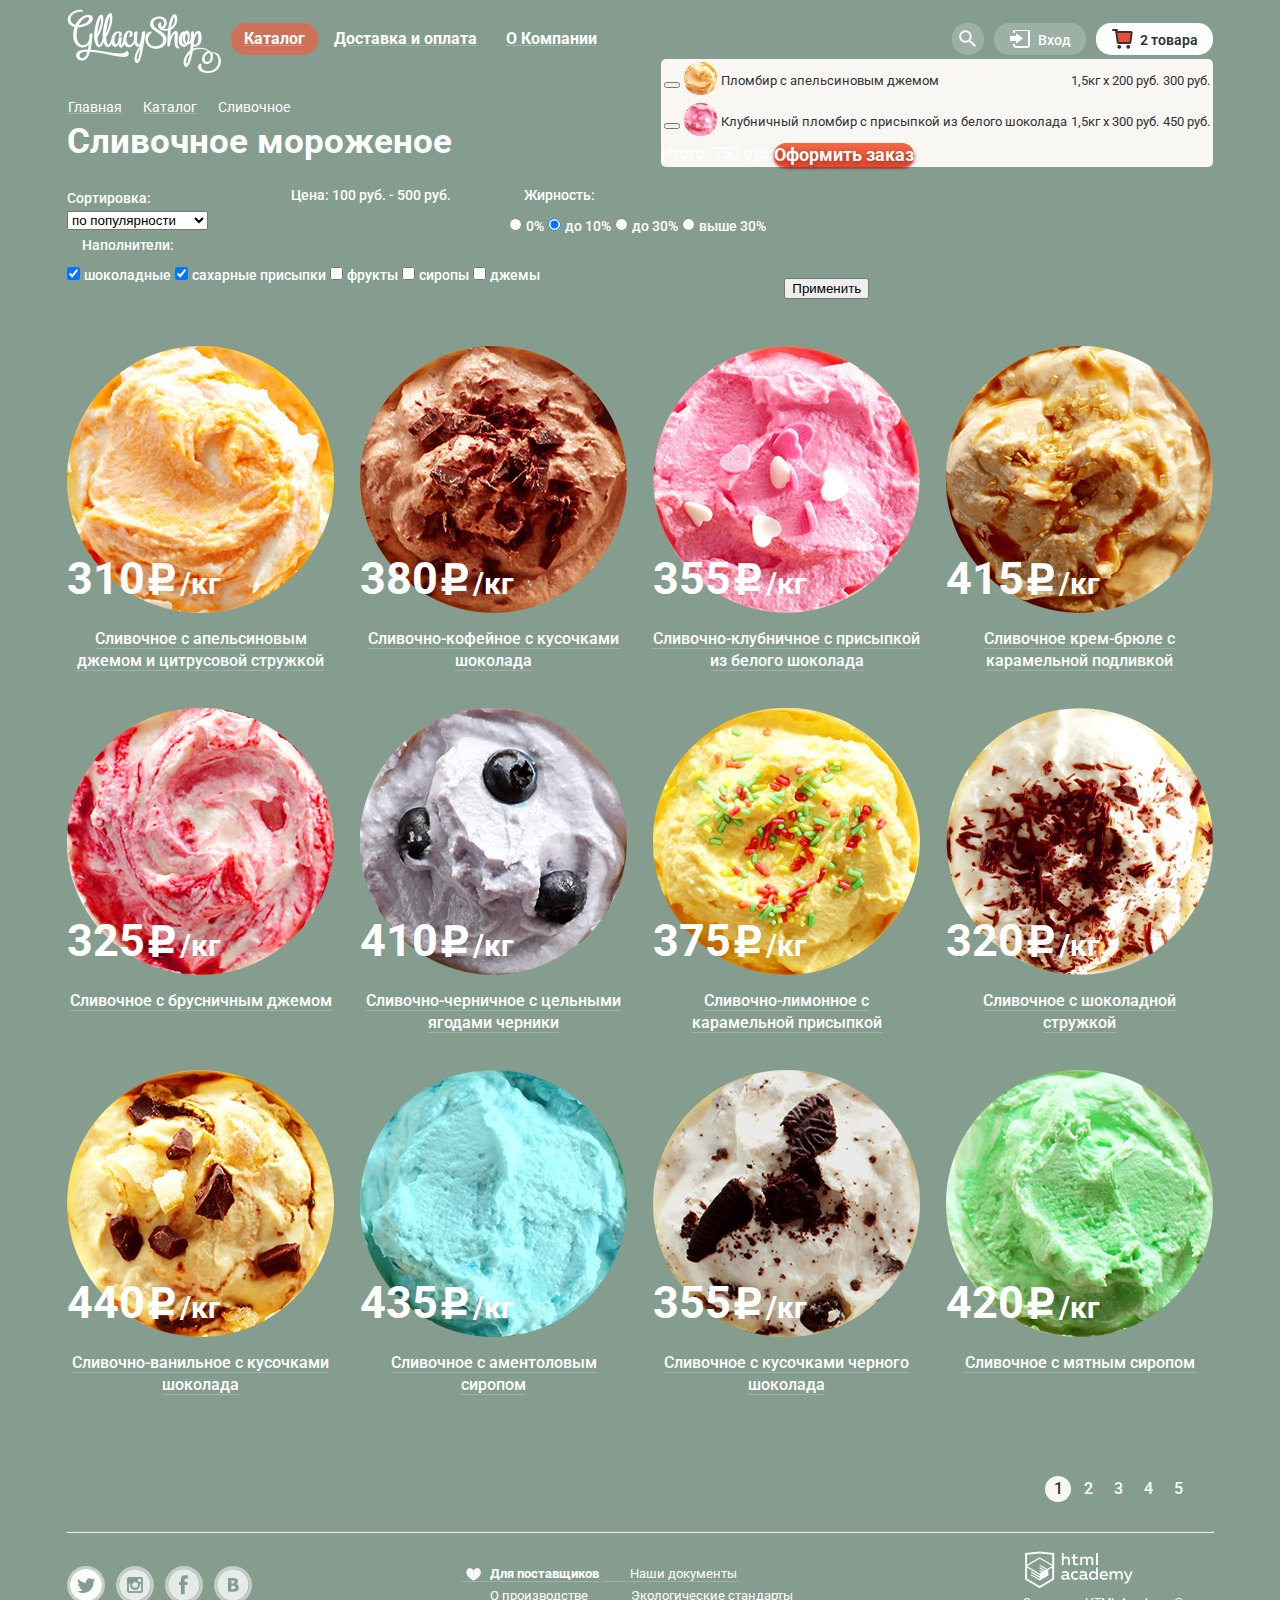
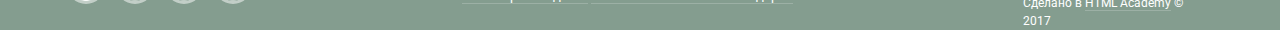
==== commit cd197c91: "Оформление" ====
--- a/catalog.html
+++ b/catalog.html
@@ -18,7 +18,7 @@
         <nav class="main-navigation">
           <ul>
             <li>
-              <a href="#">Каталог</a>
+              <a href="#" class="active">Каталог</a>
             </li>
             <li>
               <a href="#">Доставка и оплата</a>
@@ -32,7 +32,7 @@
           <a class="search" href="#"></a>
           <a class="login" href="#">Вход</a>
           <a class="basket basket-catalog" href="#">2 товара</a>
-<!--
+        </div>
             <div class="cart">
               <table class="cart-items">
                 <tr class="item">
@@ -45,17 +45,14 @@
                 <tr class="item">
                   <td><button class="item-delete"></button></td>
                   <td><img src="img/product3.png" width="33" height="33" alt=""></td>
-                  <td>Пломбир с апельсиновым джемом</td>
-                  <td>1,5кг<span class="price">x 300 руб.</span></td>
+                  <td>Клубничный пломбир с присыпкой из белого шоколада</td>
+                  <td>1,5кг<span class="price"> x 300 руб.</span></td>
                   <td>450 руб.</td>
                 </tr>
               </table>
               <span class="cart-full-cost">Итого: 750 руб.</span>
               <a class="btn" href="#">Оформить заказ</a>
             </div>
--->
-        </div>
-        
         <div class="schedule">
           <p>
             С 10 до 20, ежедневно
@@ -64,7 +61,7 @@
         </div>
       </div>
     </header>  
-    <main class="container">
+    <main class="container clearfix">
       <div class="breadcrumbs">
         <a href="index.html">Главная</a>
         <a href="#">Каталог</a>
@@ -76,7 +73,7 @@
       <form action="https://echo.htmlacademy.ru" method="post"  class="filter clearfix">
         <div class="sorting-block">
           <label for="sorting">Сортировка:</label>
-          <select name="sorting">
+          <select name="sorting" id="sorting">
             <option value="popular">по популярности</option>
             <option value="inexpensive">сначала недорогие</option>
             <option value="expensive">сначала дорогие</option>
@@ -85,8 +82,11 @@
         </div>
         <div class="price-block">
           <h2>Цена: 100 руб. - 500 руб.</h2>
-          <div class="price1"></div>
-          <div class="price2"></div>
+          <div class="price1">
+            <div>
+              <div></div>
+            </div>
+          </div>
         </div>
         <div class="fat-block">
           <h2>Жирность:</h2>
@@ -116,77 +116,77 @@
           <input type="submit" value="Применить">
         </div>
       </form>
-      <section class="gallery clearfix">
+      <section class="popular-gallery clearfix">
         <article class="gallery-item">
           <img src="img/product1.png" alt="" width="267" height="267">
           <b>310 <span>/кг</span></b>
-          <p>Сливочное с апельсиновым джемом и цитрусовой стружкой</p>
+          <p><a class="ice-cream-name">Сливочное с апельсиновым джемом и цитрусовой стружкой</a></p>
           <a class="btn" href="#">Быстрый просмотр</a>
         </article>
         <article class="gallery-item">
           <img src="img/product2.png" alt="" width="267" height="267">
           <b>380 <span>/кг</span></b>
-          <p>Сливочно-кофейное с кусочками шоколада</p>
+          <p><a class="ice-cream-name">Сливочно-кофейное с кусочками шоколада</a></p>
           <a class="btn" href="#">Быстрый просмотр</a>
         </article>
         <article class="gallery-item">
           <img src="img/product3.png" alt="" width="267" height="267">
           <b>355 <span>/кг</span></b>
-          <p>Сливочно-клубничное с присыпкой из белого шоколада</p>
+          <p><a class="ice-cream-name">Сливочно-клубничное с присыпкой из белого шоколада</a></p>
           <a class="btn" href="#">Быстрый просмотр</a>
         </article>
         <article class="gallery-item">
           <img src="img/product4.png" alt="" width="267" height="267">
           <b>415 <span>/кг</span></b>
-          <p>Сливочное крем-брюле с карамельной подливкой</p>
+          <p><a class="ice-cream-name">Сливочное крем-брюле с карамельной подливкой</a></p>
           <a class="btn" href="#">Быстрый просмотр</a>
         </article>
         <article class="gallery-item">
           <img src="img/product5.png" alt="" width="267" height="267">
           <b>325 <span>/кг</span></b>
-          <p>Сливочное с брусничным джемом</p>
+          <p><a class="ice-cream-name">Сливочное с брусничным джемом</a></p>
           <a class="btn" href="#">Быстрый просмотр</a>
         </article>
         <article class="gallery-item">
           <img src="img/product6.png" alt="" width="267" height="267">
           <b>410 <span>/кг</span></b>
-          <p>Сливочно-черничное с цельными ягодами черники</p>
+          <p><a class="ice-cream-name">Сливочно-черничное с цельными ягодами черники</a></p>
           <a class="btn" href="#">Быстрый просмотр</a>
         </article>
         <article class="gallery-item">
           <img src="img/product7.png" alt="" width="267" height="267">
           <b>375 <span>/кг</span></b>
-          <p>Сливочно-лимонное с карамельной присыпкой</p>
+          <p><a class="ice-cream-name">Сливочно-лимонное с карамельной присыпкой</a></p>
           <a class="btn" href="#">Быстрый просмотр</a>
         </article>
         <article class="gallery-item">
           <img src="img/product8.png" alt="" width="267" height="267">
           <b>320 <span>/кг</span></b>
-          <p>Сливочное с шоколадной стружкой</p>
+          <p><a class="ice-cream-name">Сливочное с шоколадной стружкой</a></p>
           <a class="btn" href="#">Быстрый просмотр</a>
         </article>
         <article class="gallery-item">
           <img src="img/product9.png" alt="" width="267" height="267">
           <b>440 <span>/кг</span></b>
-          <p>Сливочно-ванильное с кусочками шоколада</p>
+          <p><a class="ice-cream-name">Сливочно-ванильное с кусочками шоколада</a></p>
           <a class="btn" href="#">Быстрый просмотр</a>
         </article>
         <article class="gallery-item">
           <img src="img/product10.png" alt="" width="267" height="267">
           <b>435 <span>/кг</span></b>
-          <p>Сливочное с аментоловым сиропом</p>
+          <p><a class="ice-cream-name">Сливочное с аментоловым сиропом</a></p>
           <a class="btn" href="#">Быстрый просмотр</a>
         </article>
         <article class="gallery-item">
           <img src="img/product11.png" alt="" width="267" height="267">
           <b>355 <span>/кг</span></b>
-          <p>Сливочное с кусочками черного шоколада</p>
+          <p><a class="ice-cream-name">Сливочное с кусочками черного шоколада</a></p>
           <a class="btn" href="#">Быстрый просмотр</a>
         </article>
         <article class="gallery-item">
           <img src="img/product12.png" alt="" width="267" height="267">
           <b>420 <span>/кг</span></b>
-          <p>Сливочное с мятным сиропом</p>
+          <p><a class="ice-cream-name">Сливочное с мятным сиропом</a></p>
           <a class="btn" href="#">Быстрый просмотр</a>
         </article>
       </section>
@@ -198,8 +198,9 @@
         <a href="#">4</a>
         <a href="#">5</a>
         <a class="next" href="#next">Вперёд</a>
-      </div>   
+      </div>
     </main>
+      <hr>
     <footer class="main-footer">
       <div class="container clearfix">
         <div class="footer-social">
@@ -210,19 +211,18 @@
         </div>
         <div class="footer-links">
           <ul>
-            <li><a href="#">Для поставщиков</a></li>
+            <li><a href="#" class="heart">Для поставщиков</a></li>
+            <li><a href="#">Наши документы</a></li>
             <li><a href="#">О производстве</a></li>
-            <li><a href="#">Наши докуметы</a></li>
-            <li><a href="#">Экологические стандарты</a></li>
+            <li><a href="#" class="standard">Экологические стандарты</a></li>
           </ul>
         </div>   
         <div class="footer-copyright">
-          <a class="" href="https://htmlacademy.ru/intensive/htmlcss">
+          <a class="footer-logo" href="https://htmlacademy.ru/intensive/htmlcss">
             <img src="img/logo_htmlacademy.png" alt="htmlacademy" width="108" height="38">
           </a>
-          Сделано в
-          <a class="" href="https://htmlacademy.ru/intensive/htmlcss">HTML Academy</a>
-          2017
+          <span>Сделано в <a class="" href="https://htmlacademy.ru/intensive/htmlcss">HTML Academy</a> &#169 2017
+          </span>
         </div>
       </div>
     </footer>
--- a/css/style.css
+++ b/css/style.css
@@ -6,7 +6,6 @@
   line-height: 22px;
   font-family: "Roboto", "Arial", sans-serif;
   color: white;
-  
   background: #849d8f;
   background-size: 1200px auto;
 }
@@ -32,7 +31,6 @@
   float: left;
   width: 154px;
   padding-top: 9px;
-  
 }
 
 .main-navigation {
@@ -64,13 +62,18 @@
   padding: 5px 13px;
   color: #ffffff;
   text-decoration: underline;
-  text-decoration-color: rgba(255, 255, 255, 0.20);
+  text-decoration-color: rgba(255, 255, 255, 0.20); 
 }
 
 .main-navigation a:hover {
   background: #ffffff;
   border-radius: 15px;
   color: #323232;
+}
+
+.main-navigation .active {
+  background-color: #d07058;
+  border-radius: 15px;
 }
 
 .user-block {
@@ -171,10 +174,27 @@
   background-position: 5px -35px;
 }
 
+.cart {
+  display: table;
+  position: absolute;
+  top: 59px;
+  right: 27px; 
+  z-index: 1;
+  background-color: #f8f7f4;
+  border-radius: 5px;
+}
+
+.cart-items {
+  color: #323232;
+  font-size: 13px;
+  line-height: 16px;
+}
+
+
 .schedule {
   position: absolute;
   width: 167px;
-  right: 27px;
+  right: 26px;
   top: 74px;
 }
 
@@ -195,6 +215,7 @@
   font-weight: 24px;
   text-indent: 0px;
   padding-top: 7px; 
+  padding-left: 0px;
 }
 
 .breadcrumbs {
@@ -313,9 +334,11 @@
 }
 
 .content-wrapper {
+/*
   width: 1200px;
   margin: 0 auto;
   padding: 0 20px;
+*/
 }
 
 .slider {
@@ -445,6 +468,7 @@
   font-size: 18px;
   line-height: 22px;
   font-weight: 500;
+  margin-bottom: 45px;
 }
 
 .promo-right {
@@ -455,14 +479,51 @@
   border-radius: 15px;
 }
 
+.btn {
+  display: inline-block;
+  font-weight: bold;
+  font-size: 18px;
+  line-height: 24px;
+  vertical-align: top;
+  color: #ffffff;
+  text-decoration: none;
+  text-shadow: 0 2px 5px rgba(160, 32, 11, 0.76);
+  background: #f26843;
+  background:    -moz-linear-gradient(top, #f26843 0%, #e74a35 100%);
+  background: -webkit-linear-gradient(top, #f26843 0%, #e74a35 100%);
+  background:         linear-gradient(to bottom, #f26843 0%, #e74a35 100%);
+  border-radius: 100px;
+  box-shadow: 0 2px 2px rgba(172, 16, 0, 0.64); 
+}
+
+.btn:hover {
+  background:    -moz-linear-gradient(top, #f58669 0%, #ec6f5e 100%);
+  background: -webkit-linear-gradient(top, #f58669 0%, #ec6f5e 100%);
+  background:         linear-gradient(to bottom, #f58669 0%, #ec6f5e 100%);
+  box-shadow: 0 2px 2px rgba(172, 16, 0, 1);
+}
+
+btn:active {
+  background:    -moz-linear-gradient(top, #d84732 0%, #e1613e 100%);
+  background: -webkit-linear-gradient(top, #d84732 0%, #e1613e 100%);
+  background:         linear-gradient(to bottom, #d84732 0%, #e1613e 100%);
+  box-shadow: inset 0 2px 2px rgba(172, 16, 0, 1);
+}
+
+
+.promo .btn {
+  float: right;
+  margin-right: 20px;
+  padding: 10px 22px;
+}
+
 .popular-gallery {
-  margin-bottom: 40px;
+  margin-bottom: 44px;
   font-size: 0px;
 }
 
-.gallery {
-  margin-bottom: 40px;
-  font-size: 0px;
+.hit {
+   margin-bottom: -19px;
 }
 
 .gallery-item {
@@ -475,9 +536,10 @@
   font-weight: 500;
   line-height: 22px;
   color: #ffffff;
-}
-
-.popular-gallery .gallery-item::before {
+  margin-bottom: 20px;
+}
+
+.hit .gallery-item::before {
   content: "";
   position: absolute;
   top: 0px;
@@ -486,6 +548,10 @@
   height: 61px;
   background: url("../img/spritesheet.png") no-repeat;
   background-position: -5px -248px;
+}
+
+.gallery-item:hover a {
+  border-bottom: none;
 }
 
 .gallery-item:nth-child(4n) {
@@ -507,6 +573,21 @@
   margin-top: -63px;
 }
 
+.gallery-item .btn {
+  position: absolute;
+  z-index: 2;
+  display: none;
+  padding: 10px 20px;
+  margin-left: 30px;
+  margin-top: -7px;
+ 
+}
+
+.gallery-item:hover .btn{
+  display: inline-block;
+  z-index: 100;
+}
+
 .gallery-item span {
   font-weight: bold;
   line-height: 45px;
@@ -519,26 +600,33 @@
   position: absolute;
   top: 2px;
   left: 78px;
-
   width: 35px;
   height: 45px;
-
   background: url("../img/spritesheet.png") no-repeat;
   background-position: -2px -683px;
 }
 
+.gallery-item .ice-cream-name {
+  border-bottom: 1px solid rgba(255, 255, 255, 0.2);
+}
+
+.gallery-item:hover {
+  z-index: 1;
+}
+
 .gallery-item:hover::after {
   content: "";
   position: absolute;
-  top: 50%;
+  top: 58%;
   left: 50%;
   display: block;
-  width: 104%;
-  height: 102%;
+  width: 293px;
+  height: 405px;
   border-radius: 5px;
   background-color: rgba(248, 247, 244, 0.3);
   box-shadow: 0 20px 20px 0 rgba (0, 0, 0, 0.15);
   transform: translate(-50%, -50%);
+  z-index: -1;
 }
 
 .features {
@@ -555,7 +643,7 @@
 .features h2 {
   font-size: 24px;
   line-height: 30px;
-  font-weight: 600;
+  font-weight: 500;
   padding-top: 25px;
   padding-left: 20px;
   padding-right: 50px;
@@ -670,12 +758,12 @@
 }
 
 .block-subscribe-left a {
-  text-decoration: none;
+  display: block;
+  text-decoration: underline;
   color: #323232;
   font-size: 24px;
   line-height: 30px;
   font-weight: bold;
-  display: block;
   padding-left: 20px;
   padding-top: 3px;
   margin-right: 250px;
@@ -731,8 +819,8 @@
 }
 
 .appointment-form .btn {
-  margin-left: 15px;
-  padding: ;
+  margin-left: 7px;
+  padding: 9px 15px;
 }
 
 .location {
@@ -743,34 +831,32 @@
 .address-block {
   position: absolute;
   top: 62px;
-  right: 27px;
+  right: 100px;
   background-color: #ffffff;
-  color: #323232;
   opacity: 0.98%;
   border-radius: 15px;
-  width: 303px;
-  height: 305px;
+  padding: 29px 26px 20px 25px;
 }
 
 .address-block .btn {
-  padding: 10px 30px;
-  font-size: 16px;
+  padding: 10px 28px;
+  font-size: 18px;
   line-height: 24px;
-  display: inline-block;
-  margin-left: 25px;
-  letter-spacing: 1px;
+  font-weight: bold;
+  display: inline-block;
+  margin-bottom: 10px;
 }
 
 .address-block p {
-  margin: 0;
+  margin: 0px;
   font-size: 14px;
   line-height: 20px;
-  padding-left: 25px;
-  padding-top: 28px;
+  color: #323232;
+  margin-bottom: 19px;
 }
 
 .address-block p:nth-child(2n) {
-  margin-bottom: 23px;
+  margin-bottom: 25px;
 }
 
 .address-block span {
@@ -780,14 +866,16 @@
   line-height: 24px;
 }
 
-.address-block a {
+
+.address-block a:first-child {
   text-decoration: none;
   color: #323232;
-  
+  display: inline-block;
+  margin-top: 5px;
 }
 
 .main-footer {
-  margin-top: 20px;
+  margin-top: 13px;
   text-decoration: none;
   color: #ffffff; 
   font-size: 13px;
@@ -798,9 +886,8 @@
 .footer-social {
   float: left;
   width: 267px;
-  margin-right: 133px;
-  text-align: left;
-  
+  margin-right: 128px;
+  text-align: left;  
 }
 
 .social-btn {
@@ -810,10 +897,13 @@
   font-size: 0;
   width: 32px;
   height: 32px;
-  margin-top: 9px;
-  margin-right: 11px;
-  border: 2px solid rgba(255, 255, 255, 0.50);
+  margin-top: 15px;
+  margin-right: 8px;
+  border: 3px solid rgba(255, 255, 255, 0.50);
   border-radius: 50%;
+}
+
+.social-btn:hover {
 }
 
 .social-btn-tw {
@@ -838,42 +928,50 @@
 
 .footer-links {
   float: left;
-  width: 326px;
+  width: 370px;
 }
 
 .footer-links ul{
   list-style: none;
   padding: 0px;
   margin: 0px;
+  padding-top: 14px;
 }
 
 .footer-links li {
   display: inline-block;
   font-size: 0px;
   vertical-align: top;
-  margin-right: 28px;
+  margin: 0px;
+}
+
+.footer-links li:nth-child {
+  margin-right: 0px; 
 }
 
 .footer-links a{
-  display: block;
   text-decoration: none;
   color: #ffffff; 
   font-size: 13px;
   line-height: 18px;
-  padding-top: 6px;
+  padding-left: 28px;
+  border-bottom: 1px solid rgba(255, 255, 255, 0.20);
+}
+
+.footer-links .standard {
+  padding-left: 40px;
 }
 
 .footer-links .heart{
   font-weight: bold;
   position: relative;
-  padding-left: 22px;
 }
 
 .footer-links .heart::before {
   content: "";
   position: absolute;
-  top: 9px;
-  left: 0px;
+  top: 2px;
+  left: 4px;
   width: 32px;
   height: 23px;
   background: url("../img/spritesheet.png") no-repeat;
@@ -882,16 +980,20 @@
 
 .footer-copyright {
   float: right;
-  width: 189px;
+  width: 200px;
 }
 
 .footer-logo {
   display: inline-block;
-  padding-top: 0px;
+  margin-left: 12px; 
 }
 
 .footer-copyright span {
   display: block;
+  font-size: 12px;
+  line-height: 18px;
+  padding-left: 10px;
+  
 }
 
 .footer-copyright a {
@@ -901,43 +1003,92 @@
   line-height: 18px;
 }
 
+.footer-copyright a:last-child {
+  border-bottom: 1px solid rgba(255, 255, 255, 0.20);
+}
+
 
 .paginator {
-  display: inline-block;
-  text-align: right;
-  width: 190px;
-  margin-bottom: 20px;
-}
-
-
-.btn {
-    display: inline-block;
-    color: #fff;
-    font-weight: bold;
-    text-decoration: none;
-    background: #f26843;
-    background: linear-gradient(to bottom, #f26843 0%, #e74a35 100%);
-    box-shadow: 0 2px 2px rgba(172, 16, 0, 0.64);
-    border-radius: 50px;
-    
-}
-
-.btn:hover {
-    background: #f58669;
-    background: linear-gradient(to bottom, #f58669 0%, #ec6f5e 100%);
-    box-shadow: 0 1px 2px rgba(172, 16, 0, 1);
-}
-
-.btn:active {
-    background: #d74531;
-    background: linear-gradient(to bottom, #d74531 0%, #e1613e 100%);
-    box-shadow: inset 0 2px 2px rgba(148, 39, 24, 1);
-}
-
-.btn:visited {
-    color: #ffffff;
-}
-
+  float: right;
+  width: 198px;
+  margin-bottom: 21px;
+  white-space: nowrap;
+}
+
+.paginator a {
+  display: inline-block;
+  min-width: 26px;
+  height: 26px;
+  text-align: center;
+  vertical-align: middle;
+  line-height: 26px;
+  text-decoration: none;
+  font-weight: 500;
+  color: #ffffff;
+}
+
+.paginator .prev, 
+.paginator .next {
+  font-size: 0px;
+}
+
+.paginator .prev {
+  background-image: url(".png");
+  background-repeat: no-repeat;
+  background-position: 0 0;
+}
+
+.paginator .next {
+    background-image: url(".png");
+    background-repeat: no-repeat;
+    background-position: 0 -40px;
+}
+
+.paginator .current {
+   background-color: #f8f7f4;
+   color: #323232;
+   border-radius: 100px;
+}
+
+.paginator .disabled {
+    opacity: 0.2;
+}
+
+.paginator a:hover {
+    background-color: rgba(255, 255, 255, 0.2);
+   border-radius: 100px;
+  
+}
+
+hr {
+  width: 1146px;
+  color: rgba(255, 255, 255, 0.30);
+  size: 1px;
+  margin-bottom: 18px;
+}
+
+.feedback {
+  width: 425px;
+  padding: 13px 25px 25px;
+  min-height: 442px;
+  background-color: #f8f7f4;
+  border-radius: 15px;
+  position: fixed;
+  left: 50%;
+  top: 50%;
+  z-index: 10;
+  transform: translate(-50%,-50%);
+}
+
+.feedback h3 {
+  font-size: 24px;
+  line-height: 28px;
+  color: #323232;
+  font-weight: 500;
+}
+
+
+/*
 div, 
 article, 
 header, 
@@ -948,3 +1099,4 @@
 span {
   outline: 1px solid red;
 }
+*/
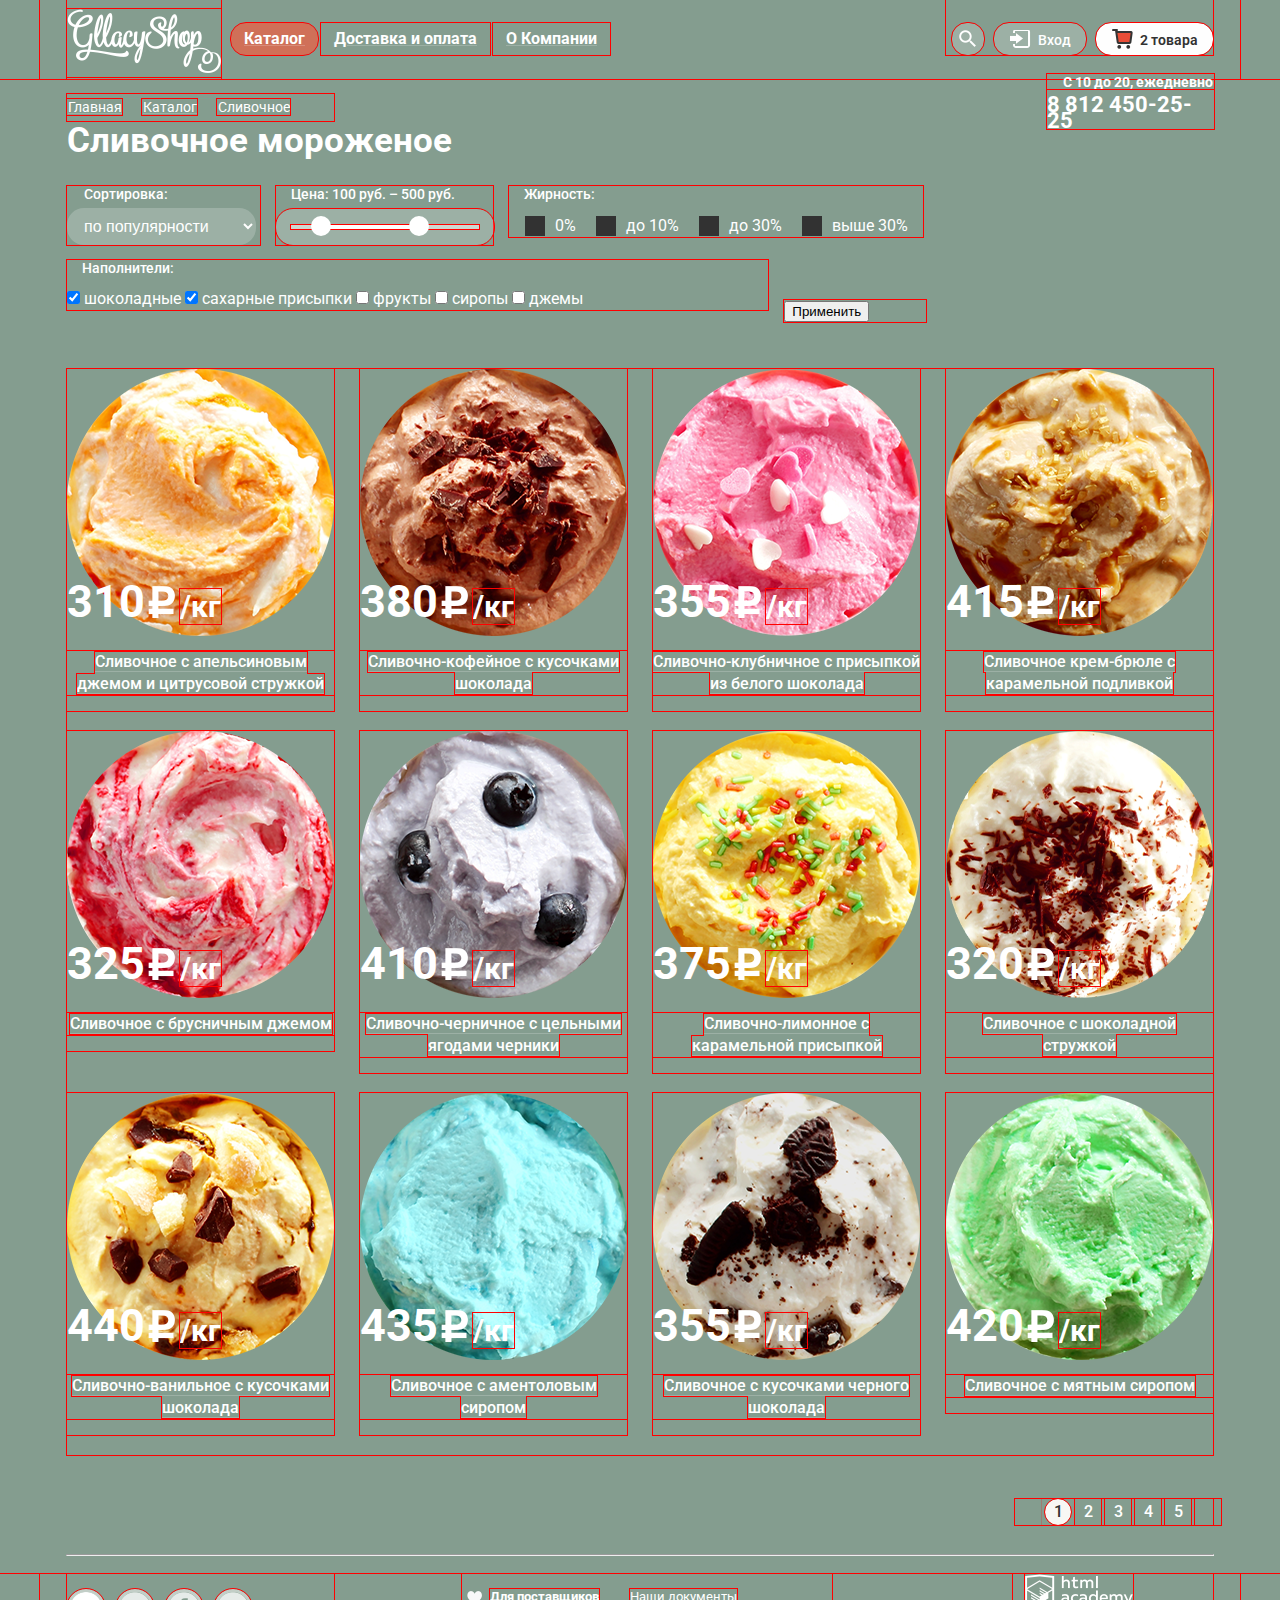
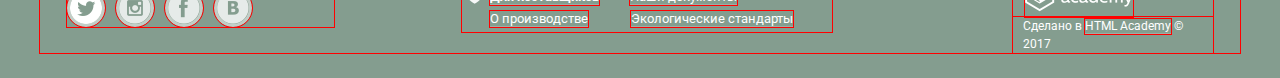
==== commit 9b4c7934: "Оформление" ====
--- a/catalog.html
+++ b/catalog.html
@@ -16,7 +16,7 @@
           </a>
         </div>
         <nav class="main-navigation">
-          <ul>
+          <ul class="menu">
             <li>
               <a href="#" class="active">Каталог</a>
             </li>
@@ -33,7 +33,8 @@
           <a class="login" href="#">Вход</a>
           <a class="basket basket-catalog" href="#">2 товара</a>
         </div>
-            <div class="cart">
+<!--
+          <div class="cart">
               <table class="cart-items">
                 <tr class="item">
                   <td><button class="item-delete"></button></td>
@@ -52,7 +53,8 @@
               </table>
               <span class="cart-full-cost">Итого: 750 руб.</span>
               <a class="btn" href="#">Оформить заказ</a>
-            </div>
+          </div>
+-->
         <div class="schedule">
           <p>
             С 10 до 20, ежедневно
@@ -81,10 +83,10 @@
           </select>
         </div>
         <div class="price-block">
-          <h2>Цена: 100 руб. - 500 руб.</h2>
+          <h2>Цена: 100 руб. &#8211; 500 руб.</h2>
           <div class="price1">
-            <div>
-              <div></div>
+            <div class="price2">
+              <div class="price3"></div>
             </div>
           </div>
         </div>
@@ -214,7 +216,7 @@
             <li><a href="#" class="heart">Для поставщиков</a></li>
             <li><a href="#">Наши документы</a></li>
             <li><a href="#">О производстве</a></li>
-            <li><a href="#" class="standard">Экологические стандарты</a></li>
+            <li><a href="#">Экологические стандарты</a></li>
           </ul>
         </div>   
         <div class="footer-copyright">
--- a/css/style.css
+++ b/css/style.css
@@ -40,24 +40,37 @@
   padding-top: 23px;
 }
 
-.main-navigation ul {
+.main-navigation .menu {
   margin: 0;
   padding: 0;
   list-style: none;
   font-size: 0;
 }
 
-.main-navigation li {
+.menu > li {
   display: inline-block;
   font-size: 16px;
   line-height: 22px;
   font-weight: bold;
   vertical-align: middle;
-  margin-right: 3px;
-  
-}
-
-.main-navigation a {
+  margin-right: 3px; 
+  position: relative
+}
+
+.sub-menu {
+    position: absolute;
+    margin: 0;
+    padding: 0;
+    list-style: none;
+    background: #f8f7f4;
+    width: 145px;
+    top: 38px;
+    left: -6px;
+    color: #323232;
+    border-radius: 5px;
+}
+
+.menu  a {
   display: block;
   padding: 5px 13px;
   color: #ffffff;
@@ -74,6 +87,13 @@
 .main-navigation .active {
   background-color: #d07058;
   border-radius: 15px;
+}
+
+.sub-menu a {
+   color: #323232;
+   font-size: 14px;
+   line-height: 16px;
+   font-weight: normal;
 }
 
 .user-block {
@@ -224,6 +244,7 @@
   margin-top: 15px;
   font-size: 0px;
   padding-top: 5px;
+  margin-bottom: -1px;
 }
 
 .breadcrumbs a{
@@ -254,25 +275,101 @@
 }
 
 .filter h2,
-.filter label {
+.sorting-block label {
   font-size: 14px;
   line-height: 16px;
   font-weight: 500;
   margin-top: 0px;
+  padding-top: 0px;
   text-indent: 15px;
+}
+
+.sorting-block label {
+  display: inline-block;
+  vertical-align: top;
+  padding-left: 2px;
 }
 
 .sorting-block {
   float: left;
   width: 16.8%;
   margin-right: 16px;
-}
-
+  margin-bottom: 15px;
+}
+
+.sorting-block select {
+  border: none;
+  padding: 9px 13px;
+  border-radius: 17px;
+  color: #ffffff;
+  font-size: 16px;
+  line-height: 18px;
+  font-weight: 500;
+  background-color: rgba(255, 255, 255, 0.20);
+}
+
+.sorting-block select:hover {
+   color: #323232;
+   background-color: #ffffff;
+}
 
 .price-block {
   float: left;
   width: 19%;
   margin-right: 16px;
+  margin-bottom: 15px;
+}
+
+.price-block h2 {
+  margin-bottom: 7px;
+}
+
+.price-block .price1 {
+  position: relative;
+  width: 218px;
+  min-height: 36px;
+  background-color: rgba(255, 255, 255, 0.20);
+  border-radius: 17px;
+}
+
+.price-block .price2 {
+  position: absolute;
+  width: 188px;
+  height: 4px;
+  background-color: rgba(255, 255, 255, 0.50);
+  top: 16px;
+  left: 15px;
+  cursor: pointer;
+}
+
+.price-block .price3 {
+  position: relative;
+  width: 108px;
+  height: 4px;
+  background-color: #ffffff;
+  margin-left: 25px;
+  cursor: pointer;
+}
+
+.price3::before,
+.price3::after {
+  position: absolute;
+  content: "";
+  width: 20px;
+  height: 20px;
+  background-color: #ffffff;
+  border-radius: 50px;
+  cursor: pointer;
+}
+
+.price3::before {
+  top: -9px;
+  left: -5px; 
+}
+
+.price3::after {
+  top: -9px;
+  left: 93px; 
 }
 
 .fat-block {
@@ -280,13 +377,27 @@
   width: 36.1%;
 }
 
-.fat-block h2,
-.checkbox-area h2 {
-  padding: 0px;
-  font-size: 14px;
-  line-height: 16px;
-  font-weight: 500;
-  text-indent: 15px;
+.fat-block h2 {
+  margin-bottom: 13px;
+}
+
+.fat-block input {
+  display: none;
+}
+
+.fat-block label {
+  margin-left: 46px;
+  position: relative;
+}
+
+.fat-block label::before {
+  content: "";
+  width: 20px;
+  height: 20px;
+  position: absolute;
+  background-color: #323232;
+  top: 0px;
+  left: -30px;
 }
 
 .checkbox-area {
@@ -806,6 +917,9 @@
   height: 40px;
   margin-left: 15px;
   border-radius: 5px;
+  border-style: solid;
+  border-color: #d3d3d2;
+  border-width: 1px;
 } 
 
 .appointment-form label {
@@ -819,8 +933,11 @@
 }
 
 .appointment-form .btn {
-  margin-left: 7px;
-  padding: 9px 15px;
+  border: none;
+  margin-left: 9px;
+  padding: 10px 15px;
+  font-size: 18px;
+  line-height: 24px;
 }
 
 .location {
@@ -880,7 +997,7 @@
   color: #ffffff; 
   font-size: 13px;
   line-height: 18px;
-  
+  padding-bottom: 25px;
 }
 
 .footer-social {
@@ -943,24 +1060,33 @@
   font-size: 0px;
   vertical-align: top;
   margin: 0px;
-}
-
+  padding-left: 28px;
+}
+
+.footer-links li:last-child {
+  padding-left: 40px;
+}
+
+/*
 .footer-links li:nth-child {
   margin-right: 0px; 
 }
+*/
 
 .footer-links a{
   text-decoration: none;
   color: #ffffff; 
   font-size: 13px;
   line-height: 18px;
-  padding-left: 28px;
+/*  padding-left: 28px;*/
   border-bottom: 1px solid rgba(255, 255, 255, 0.20);
 }
 
+/*
 .footer-links .standard {
   padding-left: 40px;
 }
+*/
 
 .footer-links .heart{
   font-weight: bold;
@@ -971,7 +1097,7 @@
   content: "";
   position: absolute;
   top: 2px;
-  left: 4px;
+  left: -23px;
   width: 32px;
   height: 23px;
   background: url("../img/spritesheet.png") no-repeat;
@@ -1006,7 +1132,6 @@
 .footer-copyright a:last-child {
   border-bottom: 1px solid rgba(255, 255, 255, 0.20);
 }
-
 
 .paginator {
   float: right;
@@ -1055,9 +1180,8 @@
 }
 
 .paginator a:hover {
-    background-color: rgba(255, 255, 255, 0.2);
-   border-radius: 100px;
-  
+   background-color: rgba(255, 255, 255, 0.2);
+   border-radius: 100px; 
 }
 
 hr {
@@ -1088,7 +1212,6 @@
 }
 
 
-/*
 div, 
 article, 
 header, 
@@ -1099,4 +1222,3 @@
 span {
   outline: 1px solid red;
 }
-*/
